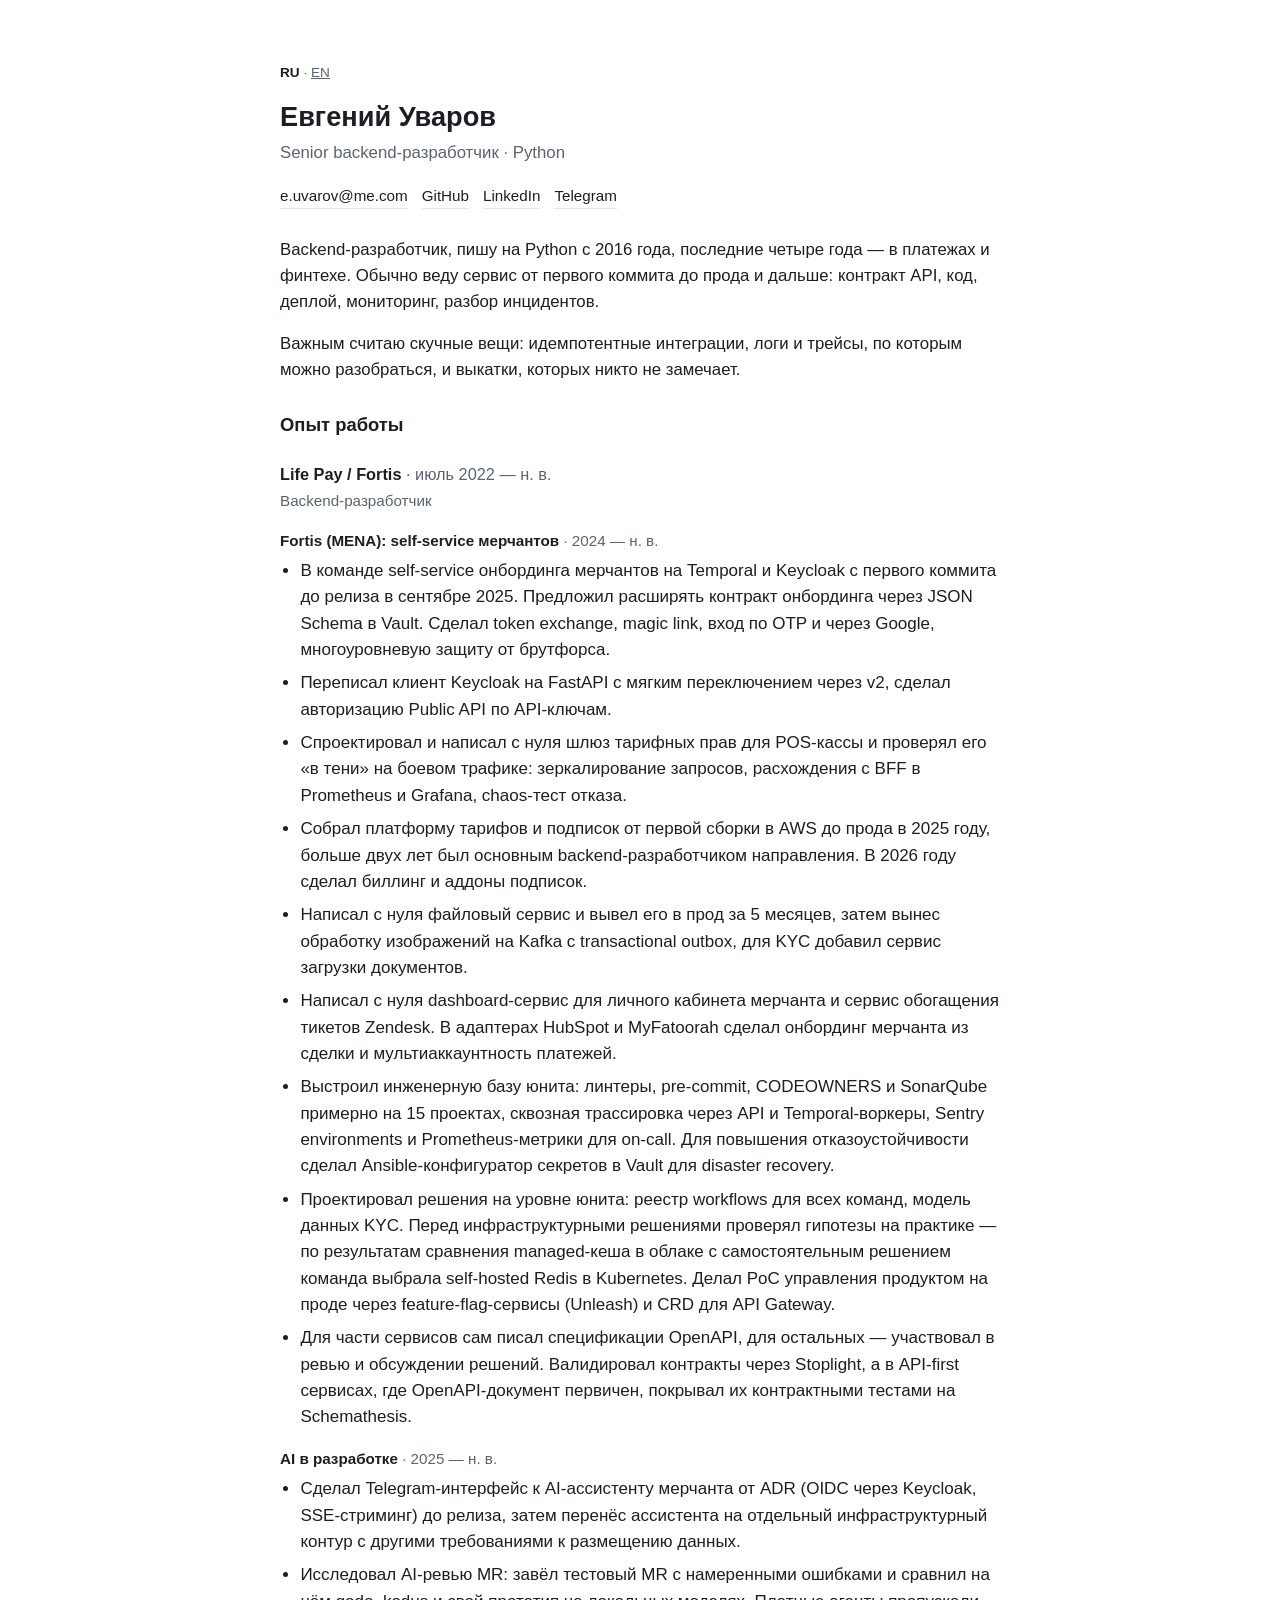
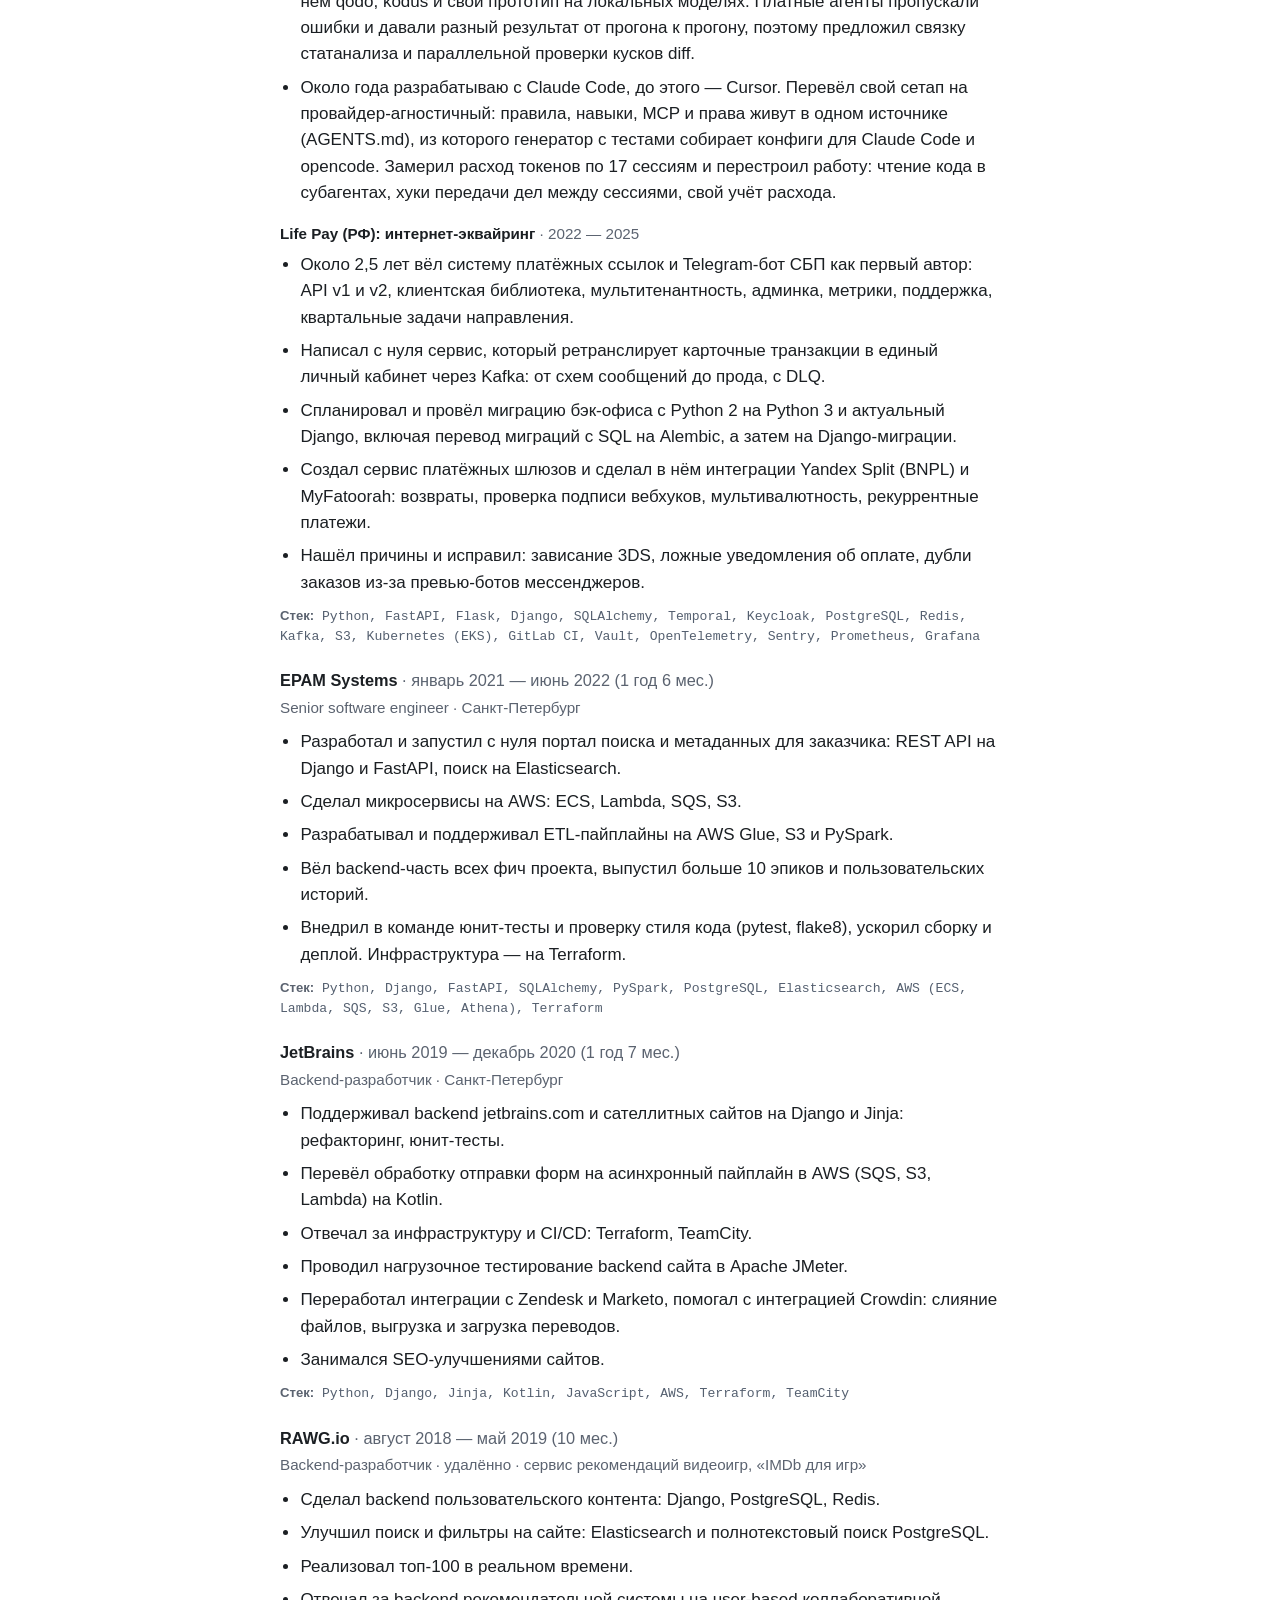
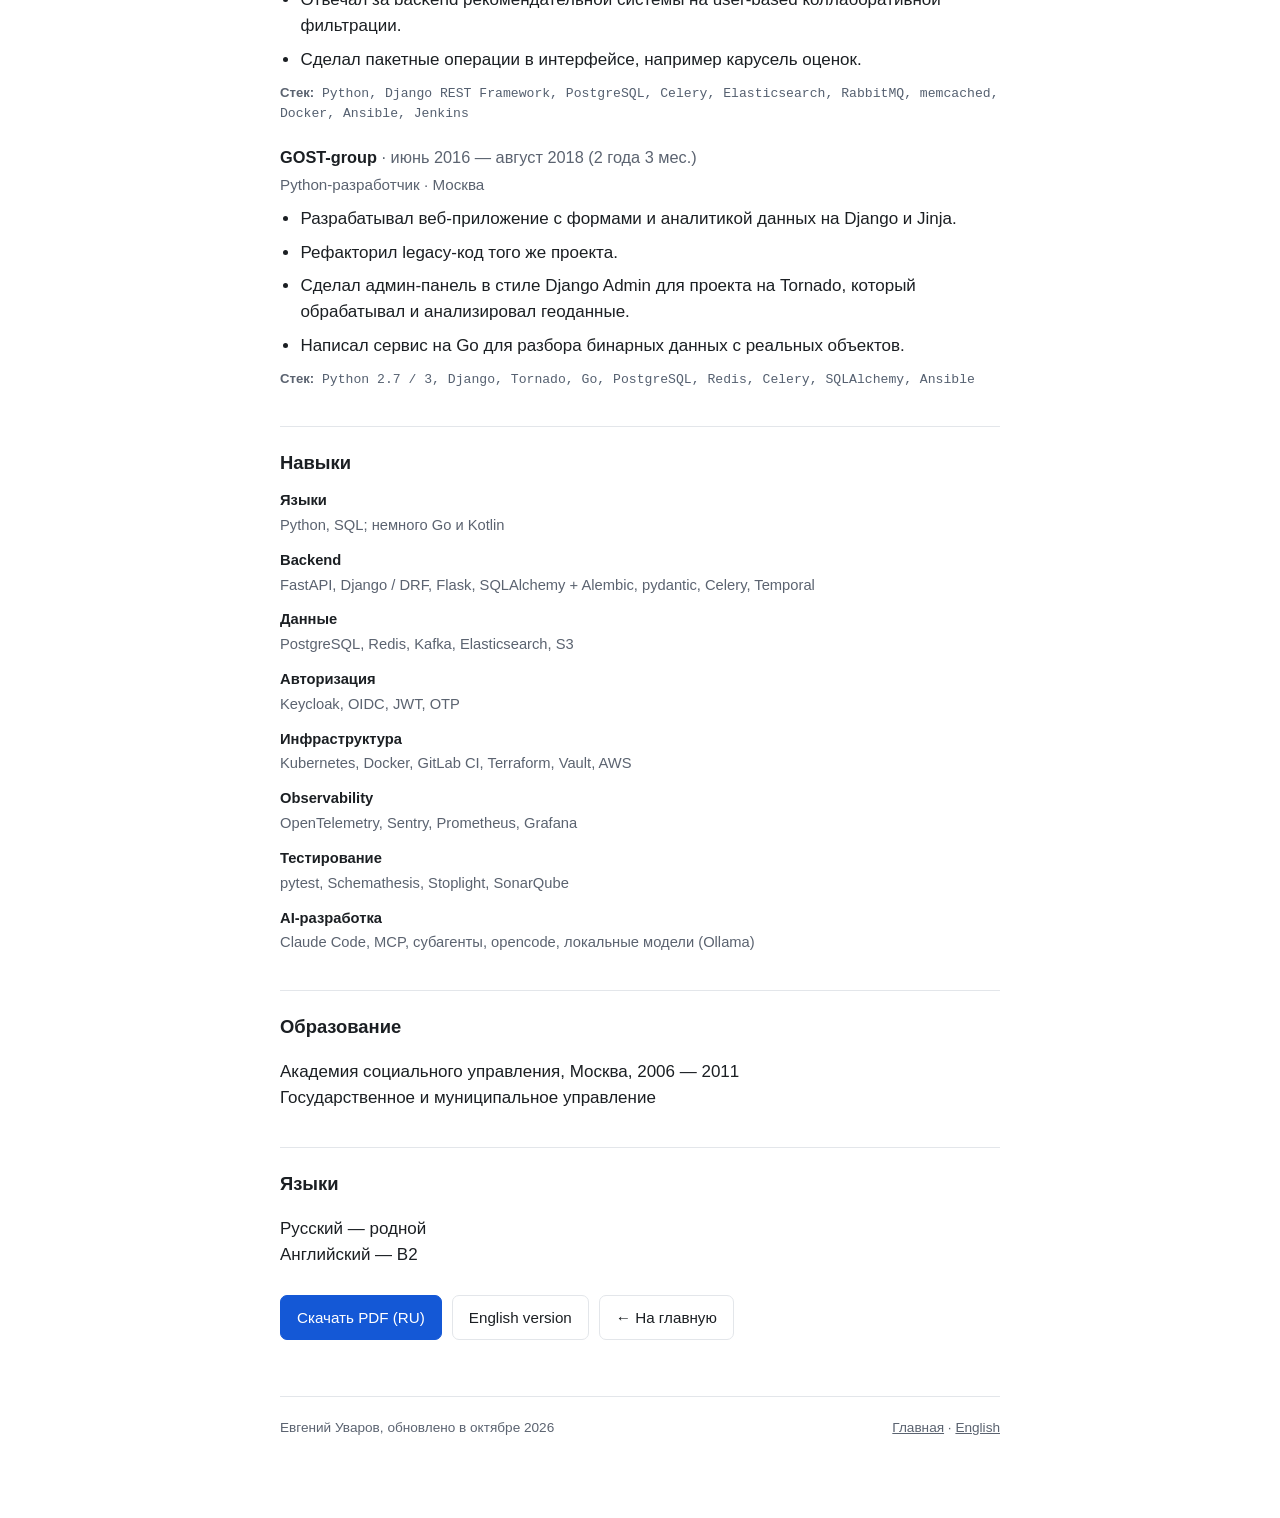
==== cv/index.html @ 3074d1ff "Update cv" ====
<!doctype html>
<html lang="ru">
<head>
<meta charset="utf-8">
<meta name="viewport" content="width=device-width, initial-scale=1">
<title>Евгений Уваров — CV, Senior backend-разработчик (Python)</title>
<meta name="description" content="Полное резюме Евгения Уварова: опыт в Life Pay / Fortis, EPAM, JetBrains, RAWG.io, GOST-group. Python, FastAPI, Django, PostgreSQL, Kafka, Kubernetes, Temporal, Keycloak.">
<link rel="canonical" href="https://iamthen0ise.github.io/cv/">
<link rel="alternate" hreflang="ru" href="https://iamthen0ise.github.io/cv/">
<link rel="alternate" hreflang="en" href="https://iamthen0ise.github.io/en/cv/">
<link rel="alternate" hreflang="x-default" href="https://iamthen0ise.github.io/cv/">
<meta property="og:type" content="profile">
<meta property="og:title" content="Евгений Уваров — CV">
<meta property="og:url" content="https://iamthen0ise.github.io/cv/">
<meta name="twitter:card" content="summary">
<link rel="stylesheet" href="../assets/style.css">
<script type="application/ld+json">
{
  "@context": "https://schema.org",
  "@type": "Person",
  "name": "Evgenii Uvarov",
  "alternateName": "Евгений Уваров",
  "jobTitle": "Senior Backend Developer (Python)",
  "email": "mailto:e.uvarov@me.com",
  "url": "https://iamthen0ise.github.io/",
  "sameAs": [
    "https://github.com/iamthen0ise",
    "https://www.linkedin.com/in/eugene-uvarov-30409029/",
    "https://t.me/evgenii_uvarov_dev"
  ],
  "worksFor": { "@type": "Organization", "name": "Life Pay / Fortis" },
  "alumniOf": [
    { "@type": "Organization", "name": "EPAM Systems" },
    { "@type": "Organization", "name": "JetBrains" },
    { "@type": "Organization", "name": "RAWG.io" },
    { "@type": "Organization", "name": "GOST-group" }
  ]
}
</script>
</head>
<body>
<div class="wrap">

  <p class="lang-switch"><a href="/cv/" aria-current="true">RU</a> · <a href="/en/cv/">EN</a></p>

  <header class="page-head">
    <h1>Евгений Уваров</h1>
    <p class="role">Senior backend-разработчик · Python</p>
  </header>

  <nav class="contacts" aria-label="Контакты">
    <a href="mailto:e.uvarov@me.com">e.uvarov@me.com</a>
    <a href="https://github.com/iamthen0ise">GitHub</a>
    <a href="https://www.linkedin.com/in/eugene-uvarov-30409029/">LinkedIn</a>
    <a href="https://t.me/evgenii_uvarov_dev">Telegram</a>
  </nav>

  <main>
    <p class="lede">Backend-разработчик, пишу на Python с 2016 года, последние четыре года — в платежах и финтехе. Обычно веду сервис от первого коммита до прода и дальше: контракт API, код, деплой, мониторинг, разбор инцидентов.</p>
    <p class="lede">Важным считаю скучные вещи: идемпотентные интеграции, логи и трейсы, по которым можно разобраться, и выкатки, которых никто не замечает.</p>

    <h2>Опыт работы</h2>

    <div class="company-block">
      <h3>Life Pay / Fortis <span class="dates">· июль 2022 — н. в.</span></h3>
      <p class="role">Backend-разработчик</p>

      <h4>Fortis (MENA): self-service мерчантов <span class="dates">· 2024 — н. в.</span></h4>
      <ul class="bullets">
        <li>В команде self-service онбординга мерчантов на Temporal и Keycloak с первого коммита до релиза в сентябре 2025. Предложил расширять контракт онбординга через JSON Schema в Vault. Сделал token exchange, magic link, вход по OTP и через Google, многоуровневую защиту от брутфорса.</li>
        <li>Переписал клиент Keycloak на FastAPI с мягким переключением через v2, сделал авторизацию Public API по API-ключам.</li>
        <li>Спроектировал и написал с нуля шлюз тарифных прав для POS-кассы и проверял его «в тени» на боевом трафике: зеркалирование запросов, расхождения с BFF в Prometheus и Grafana, chaos-тест отказа.</li>
        <li>Собрал платформу тарифов и подписок от первой сборки в AWS до прода в 2025 году, больше двух лет был основным backend-разработчиком направления. В 2026 году сделал биллинг и аддоны подписок.</li>
        <li>Написал с нуля файловый сервис и вывел его в прод за 5 месяцев, затем вынес обработку изображений на Kafka с transactional outbox, для KYC добавил сервис загрузки документов.</li>
        <li>Написал с нуля dashboard-сервис для личного кабинета мерчанта и сервис обогащения тикетов Zendesk. В адаптерах HubSpot и MyFatoorah сделал онбординг мерчанта из сделки и мультиаккаунтность платежей.</li>
        <li>Выстроил инженерную базу юнита: линтеры, pre-commit, CODEOWNERS и SonarQube примерно на 15 проектах, сквозная трассировка через API и Temporal-воркеры, Sentry environments и Prometheus-метрики для on-call. Для повышения отказоустойчивости сделал Ansible-конфигуратор секретов в Vault для disaster recovery.</li>
        <li>Проектировал решения на уровне юнита: реестр workflows для всех команд, модель данных KYC. Перед инфраструктурными решениями проверял гипотезы на практике — по результатам сравнения managed-кеша в облаке с самостоятельным решением команда выбрала self-hosted Redis в Kubernetes. Делал PoC управления продуктом на проде через feature-flag-сервисы (Unleash) и CRD для API Gateway.</li>
        <li>Для части сервисов сам писал спецификации OpenAPI, для остальных — участвовал в ревью и обсуждении решений. Валидировал контракты через Stoplight, а в API-first сервисах, где OpenAPI-документ первичен, покрывал их контрактными тестами на Schemathesis.</li>
      </ul>

      <h4>AI в разработке <span class="dates">· 2025 — н. в.</span></h4>
      <ul class="bullets">
        <li>Сделал Telegram-интерфейс к AI-ассистенту мерчанта от ADR (OIDC через Keycloak, SSE-стриминг) до релиза, затем перенёс ассистента на отдельный инфраструктурный контур с другими требованиями к размещению данных.</li>
        <li>Исследовал AI-ревью MR: завёл тестовый MR с намеренными ошибками и сравнил на нём qodo, kodus и свой прототип на локальных моделях. Платные агенты пропускали ошибки и давали разный результат от прогона к прогону, поэтому предложил связку статанализа и параллельной проверки кусков diff.</li>
        <li>Около года разрабатываю с Claude Code, до этого — Cursor. Перевёл свой сетап на провайдер-агностичный: правила, навыки, MCP и права живут в одном источнике (AGENTS.md), из которого генератор с тестами собирает конфиги для Claude Code и opencode. Замерил расход токенов по 17 сессиям и перестроил работу: чтение кода в субагентах, хуки передачи дел между сессиями, свой учёт расхода.</li>
      </ul>

      <h4>Life Pay (РФ): интернет-эквайринг <span class="dates">· 2022 — 2025</span></h4>
      <ul class="bullets">
        <li>Около 2,5 лет вёл систему платёжных ссылок и Telegram-бот СБП как первый автор: API v1 и v2, клиентская библиотека, мультитенантность, админка, метрики, поддержка, квартальные задачи направления.</li>
        <li>Написал с нуля сервис, который ретранслирует карточные транзакции в единый личный кабинет через Kafka: от схем сообщений до прода, с DLQ.</li>
        <li>Спланировал и провёл миграцию бэк-офиса с Python 2 на Python 3 и актуальный Django, включая перевод миграций с SQL на Alembic, а затем на Django-миграции.</li>
        <li>Создал сервис платёжных шлюзов и сделал в нём интеграции Yandex Split (BNPL) и MyFatoorah: возвраты, проверка подписи вебхуков, мультивалютность, рекуррентные платежи.</li>
        <li>Нашёл причины и исправил: зависание 3DS, ложные уведомления об оплате, дубли заказов из-за превью-ботов мессенджеров.</li>
      </ul>

      <p class="stack"><b>Стек:</b> Python, FastAPI, Flask, Django, SQLAlchemy, Temporal, Keycloak, PostgreSQL, Redis, Kafka, S3, Kubernetes (EKS), GitLab CI, Vault, OpenTelemetry, Sentry, Prometheus, Grafana</p>
    </div>

    <div class="company-block compact">
      <h3>EPAM Systems <span class="dates">· январь 2021 — июнь 2022 (1 год 6 мес.)</span></h3>
      <p class="role">Senior software engineer · Санкт-Петербург</p>
      <ul class="bullets">
        <li>Разработал и запустил с нуля портал поиска и метаданных для заказчика: REST API на Django и FastAPI, поиск на Elasticsearch.</li>
        <li>Сделал микросервисы на AWS: ECS, Lambda, SQS, S3.</li>
        <li>Разрабатывал и поддерживал ETL-пайплайны на AWS Glue, S3 и PySpark.</li>
        <li>Вёл backend-часть всех фич проекта, выпустил больше 10 эпиков и пользовательских историй.</li>
        <li>Внедрил в команде юнит-тесты и проверку стиля кода (pytest, flake8), ускорил сборку и деплой. Инфраструктура — на Terraform.</li>
      </ul>
      <p class="stack"><b>Стек:</b> Python, Django, FastAPI, SQLAlchemy, PySpark, PostgreSQL, Elasticsearch, AWS (ECS, Lambda, SQS, S3, Glue, Athena), Terraform</p>
    </div>

    <div class="company-block compact">
      <h3>JetBrains <span class="dates">· июнь 2019 — декабрь 2020 (1 год 7 мес.)</span></h3>
      <p class="role">Backend-разработчик · Санкт-Петербург</p>
      <ul class="bullets">
        <li>Поддерживал backend jetbrains.com и сателлитных сайтов на Django и Jinja: рефакторинг, юнит-тесты.</li>
        <li>Перевёл обработку отправки форм на асинхронный пайплайн в AWS (SQS, S3, Lambda) на Kotlin.</li>
        <li>Отвечал за инфраструктуру и CI/CD: Terraform, TeamCity.</li>
        <li>Проводил нагрузочное тестирование backend сайта в Apache JMeter.</li>
        <li>Переработал интеграции с Zendesk и Marketo, помогал с интеграцией Crowdin: слияние файлов, выгрузка и загрузка переводов.</li>
        <li class="print-trim">Занимался SEO-улучшениями сайтов.</li>
      </ul>
      <p class="stack"><b>Стек:</b> Python, Django, Jinja, Kotlin, JavaScript, AWS, Terraform, TeamCity</p>
    </div>

    <div class="company-block compact">
      <h3>RAWG.io <span class="dates">· август 2018 — май 2019 (10 мес.)</span></h3>
      <p class="role">Backend-разработчик · удалённо · сервис рекомендаций видеоигр, «IMDb для игр»</p>
      <ul class="bullets">
        <li>Сделал backend пользовательского контента: Django, PostgreSQL, Redis.</li>
        <li>Улучшил поиск и фильтры на сайте: Elasticsearch и полнотекстовый поиск PostgreSQL.</li>
        <li>Реализовал топ-100 в реальном времени.</li>
        <li>Отвечал за backend рекомендательной системы на user-based коллаборативной фильтрации.</li>
        <li class="print-trim">Сделал пакетные операции в интерфейсе, например карусель оценок.</li>
      </ul>
      <p class="stack"><b>Стек:</b> Python, Django REST Framework, PostgreSQL, Celery, Elasticsearch, RabbitMQ, memcached, Docker, Ansible, Jenkins</p>
    </div>

    <div class="company-block compact">
      <h3>GOST-group <span class="dates">· июнь 2016 — август 2018 (2 года 3 мес.)</span></h3>
      <p class="role">Python-разработчик · Москва</p>
      <ul class="bullets">
        <li>Разрабатывал веб-приложение с формами и аналитикой данных на Django и Jinja.</li>
        <li class="print-trim">Рефакторил legacy-код того же проекта.</li>
        <li>Сделал админ-панель в стиле Django Admin для проекта на Tornado, который обрабатывал и анализировал геоданные.</li>
        <li>Написал сервис на Go для разбора бинарных данных с реальных объектов.</li>
      </ul>
      <p class="stack"><b>Стек:</b> Python 2.7 / 3, Django, Tornado, Go, PostgreSQL, Redis, Celery, SQLAlchemy, Ansible</p>
    </div>

    <h2>Навыки</h2>
    <dl class="skills">
      <dt>Языки</dt><dd>Python, SQL; немного Go и Kotlin</dd>
      <dt>Backend</dt><dd>FastAPI, Django / DRF, Flask, SQLAlchemy + Alembic, pydantic, Celery, Temporal</dd>
      <dt>Данные</dt><dd>PostgreSQL, Redis, Kafka, Elasticsearch, S3</dd>
      <dt>Авторизация</dt><dd>Keycloak, OIDC, JWT, OTP</dd>
      <dt>Инфраструктура</dt><dd>Kubernetes, Docker, GitLab CI, Terraform, Vault, AWS</dd>
      <dt>Observability</dt><dd>OpenTelemetry, Sentry, Prometheus, Grafana</dd>
      <dt>Тестирование</dt><dd>pytest, Schemathesis, Stoplight, SonarQube</dd>
      <dt>AI-разработка</dt><dd>Claude Code, MCP, субагенты, opencode, локальные модели (Ollama)</dd>
    </dl>

    <h2>Образование</h2>
    <p>Академия социального управления, Москва, 2006 — 2011<br>Государственное и муниципальное управление</p>

    <h2>Языки</h2>
    <p>Русский — родной<br>Английский — B2</p>

    <div class="cta-row">
      <a class="btn primary" href="/docs/Uvarov_CV_ru.pdf">Скачать PDF (RU)</a>
      <a class="btn" href="/en/cv/">English version</a>
      <a class="btn" href="/">← На главную</a>
    </div>
  </main>

  <footer class="page-foot">
    <span>Евгений Уваров, обновлено в октябре 2026</span>
    <nav><a href="/">Главная</a> · <a href="/en/cv/">English</a></nav>
  </footer>

</div>
</body>
</html>
---- assets/style.css ----
/* Evgenii Uvarov — resume site. Plain, semantic, print-friendly. */

:root {
  --bg: #ffffff;
  --fg: #1b1f23;
  --muted: #5b6370;
  --accent: #1458d6;
  --border: #e3e6ea;
  --tag-bg: #f1f4f9;
  --stack-fg: #556070;
  --max-width: 760px;
  --mono: "SF Mono", "Consolas", "Menlo", "Liberation Mono", monospace;
  --sans: -apple-system, BlinkMacSystemFont, "Segoe UI", Roboto, "Helvetica Neue", Arial, sans-serif;
}

@media (prefers-color-scheme: dark) {
  :root {
    --bg: #15171a;
    --fg: #e7e9ec;
    --muted: #9aa3ad;
    --accent: #6ea2ff;
    --border: #2a2e33;
    --tag-bg: #1f2227;
    --stack-fg: #8b94a0;
    --btn-primary-fg: #0b1220;
  }
}

* { box-sizing: border-box; }

html { -webkit-text-size-adjust: 100%; }

body {
  margin: 0;
  padding: 0;
  background: var(--bg);
  color: var(--fg);
  font-family: var(--sans);
  line-height: 1.55;
  font-size: 17px;
}

.wrap {
  max-width: var(--max-width);
  margin: 0 auto;
  padding: 48px 20px 80px;
}

header.page-head h1 {
  font-size: 1.7rem;
  margin: 0 0 2px;
}

header.page-head p.role {
  margin: 0 0 18px;
  color: var(--muted);
  font-size: 1.05rem;
}

nav.contacts {
  display: flex;
  flex-wrap: wrap;
  gap: 14px;
  margin: 0 0 28px;
  padding: 0;
  list-style: none;
  font-size: 0.95rem;
}

nav.contacts a {
  color: var(--fg);
  text-decoration: none;
  border-bottom: 1px solid var(--border);
}

nav.contacts a:hover { border-color: var(--accent); color: var(--accent); }

.lang-switch {
  font-size: 0.85rem;
  color: var(--muted);
}
.lang-switch a { color: inherit; text-decoration: underline; }
.lang-switch a[aria-current="true"] { color: var(--fg); font-weight: 600; text-decoration: none; }

main p.lede {
  font-size: 1.05rem;
  margin: 0 0 16px;
}

main p.note {
  color: var(--muted);
}

h2 {
  font-size: 1.15rem;
  margin: 36px 0 12px;
  border-top: 1px solid var(--border);
  padding-top: 22px;
}

main > h2:first-of-type { border-top: none; padding-top: 0; margin-top: 28px; }

h3 {
  font-size: 1.02rem;
  margin: 22px 0 2px;
}

h3 .dates {
  color: var(--muted);
  font-weight: 400;
}

h3 + p.role {
  margin: 0 0 10px;
  color: var(--muted);
  font-style: normal;
  font-size: 0.95rem;
}

h4 {
  font-size: 0.95rem;
  margin: 16px 0 6px;
  color: var(--fg);
}

h4 .dates { color: var(--muted); font-weight: 400; }

ul.bullets {
  margin: 0 0 8px;
  padding-left: 1.2em;
}

ul.bullets li {
  margin-bottom: 7px;
}

p.stack {
  font-family: var(--mono);
  font-size: 0.82rem;
  color: var(--stack-fg);
  margin: 10px 0 4px;
  line-height: 1.5;
}

p.stack b { font-family: var(--sans); font-weight: 600; color: var(--muted); }

ul.tags {
  display: flex;
  flex-wrap: wrap;
  gap: 8px;
  padding: 0;
  margin: 0 0 8px;
  list-style: none;
}

ul.tags li {
  background: var(--tag-bg);
  border: 1px solid var(--border);
  border-radius: 6px;
  padding: 4px 10px;
  font-size: 0.85rem;
  color: var(--fg);
}

dl.skills { margin: 0; }
dl.skills dt {
  font-weight: 600;
  margin-top: 12px;
  font-size: 0.92rem;
}
dl.skills dd {
  margin: 2px 0 0;
  color: var(--muted);
  font-size: 0.92rem;
}

.cta-row {
  display: flex;
  flex-wrap: wrap;
  gap: 10px;
  margin: 26px 0 8px;
}

.btn {
  display: inline-block;
  padding: 10px 16px;
  border-radius: 7px;
  text-decoration: none;
  font-size: 0.95rem;
  border: 1px solid var(--border);
  color: var(--fg);
}

.btn.primary {
  background: var(--accent);
  border-color: var(--accent);
  color: var(--btn-primary-fg, #fff);
}

.btn.primary:hover { opacity: 0.9; }
.btn:not(.primary):hover { border-color: var(--accent); color: var(--accent); }

footer.page-foot {
  margin-top: 56px;
  padding-top: 20px;
  border-top: 1px solid var(--border);
  color: var(--muted);
  font-size: 0.85rem;
  display: flex;
  justify-content: space-between;
  flex-wrap: wrap;
  gap: 10px;
}

footer.page-foot a { color: inherit; }

a { color: var(--accent); }

@media (max-width: 480px) {
  body { font-size: 16px; }
  .wrap { padding: 32px 16px 56px; }
  footer.page-foot { flex-direction: column; }
}

/* Hide secondary bullets when printing to shorten the PDF. Currently still
   lands around 4 pages for this much experience; mark more .print-trim
   candidates in the HTML if a hard 3-page cap is required. */
@media print {
  .print-trim { display: none !important; }
}

@media print {
  @page { size: A4; margin: 15mm 18mm; }

  body { font-size: 10.5pt; line-height: 1.32; color: #000; background: #fff; }

  .lang-switch, .cta-row, .no-print, footer.page-foot nav { display: none !important; }

  nav.contacts { font-size: 9.5pt; margin-bottom: 14pt; }
  nav.contacts a { border-bottom: none; }

  h1 { font-size: 16pt; }
  h2 { font-size: 12pt; border-top: none; margin: 14pt 0 6pt; padding-top: 0; }
  main > h2:first-of-type { margin-top: 10pt; }
  h3 { font-size: 10.5pt; margin: 10pt 0 1pt; }
  h4 { font-size: 10pt; margin: 7pt 0 3pt; }
  h3 + p.role { margin-bottom: 3pt; }

  ul.bullets li { margin-bottom: 3pt; break-inside: avoid; }

  h3, h4 { break-after: avoid; }
  h3 + p.role { break-before: avoid; }

  .company-block.compact {
    break-inside: avoid;
  }

  p.stack {
    -webkit-print-color-adjust: exact;
    print-color-adjust: exact;
  }

  dl.skills dt, dl.skills dd { font-size: 9.5pt; }

  a { color: #000; text-decoration: none; }
  header.page-head p.role { color: #333; }
}
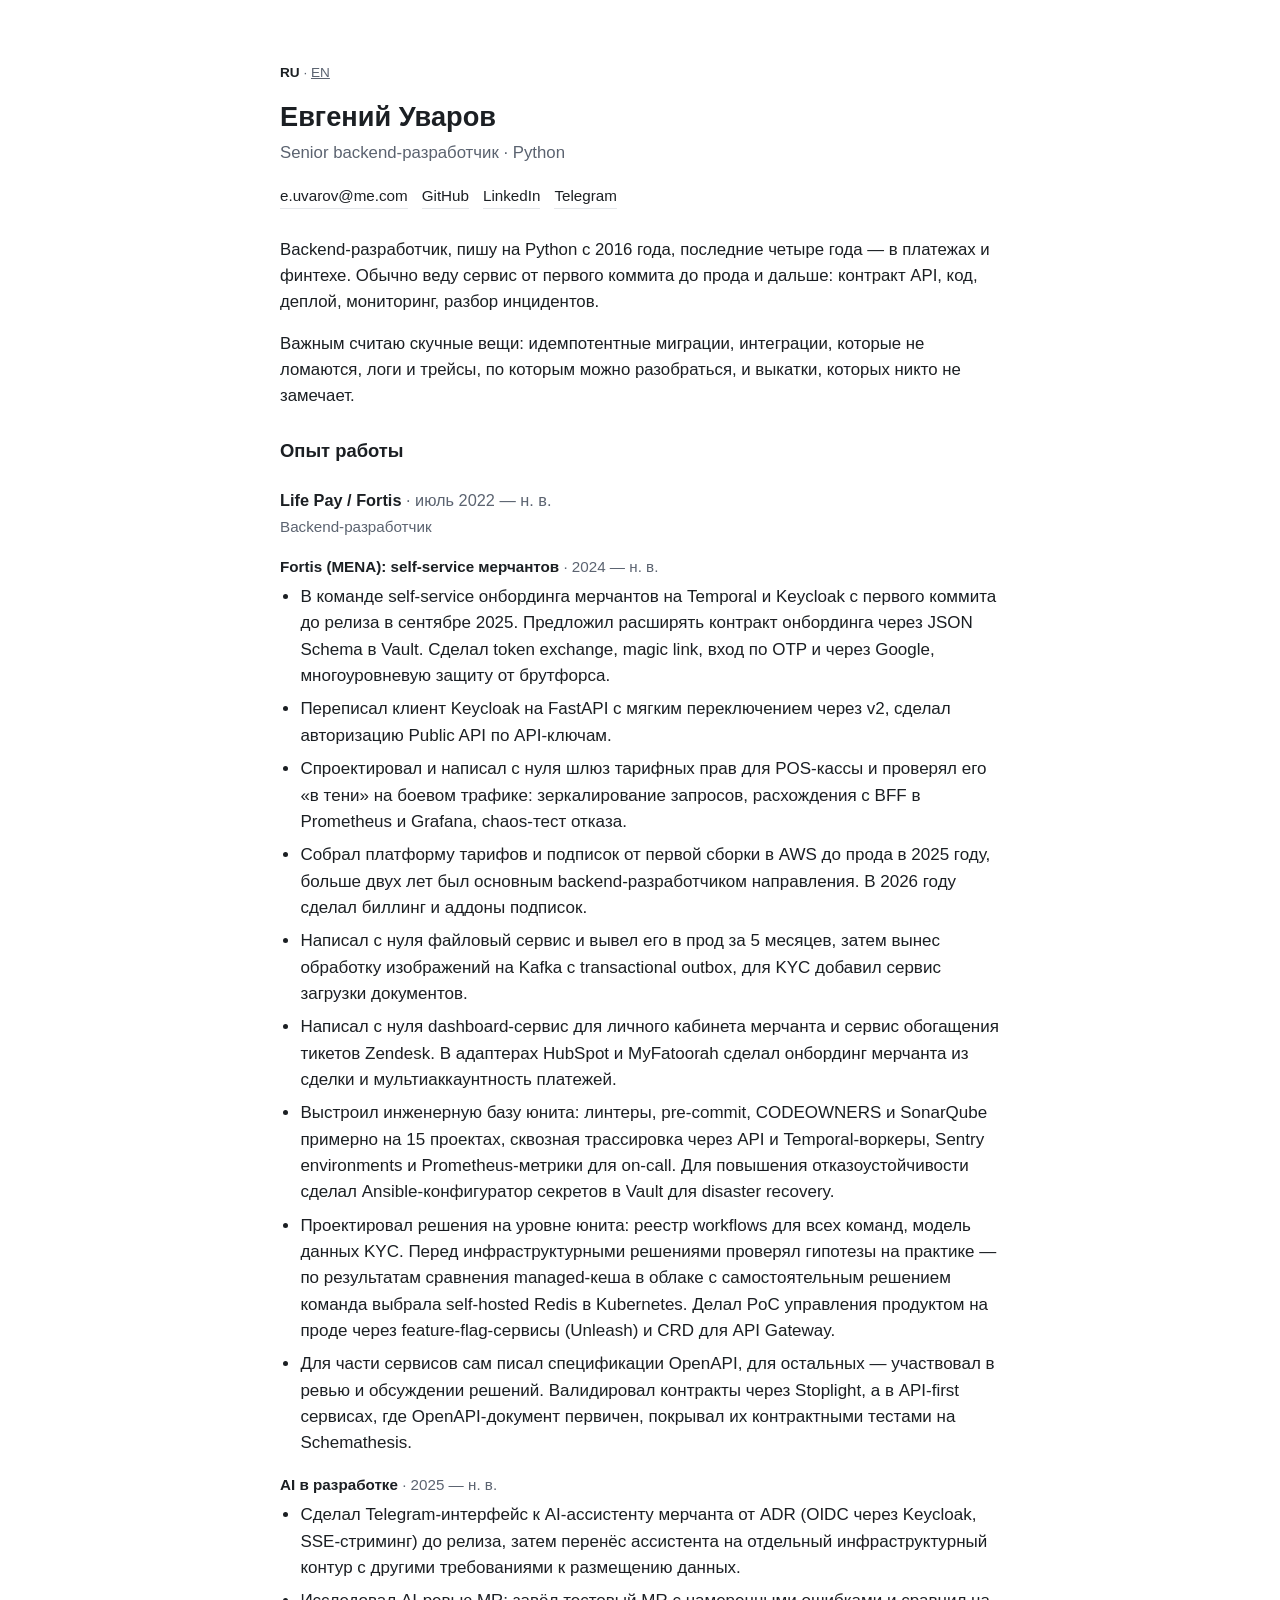
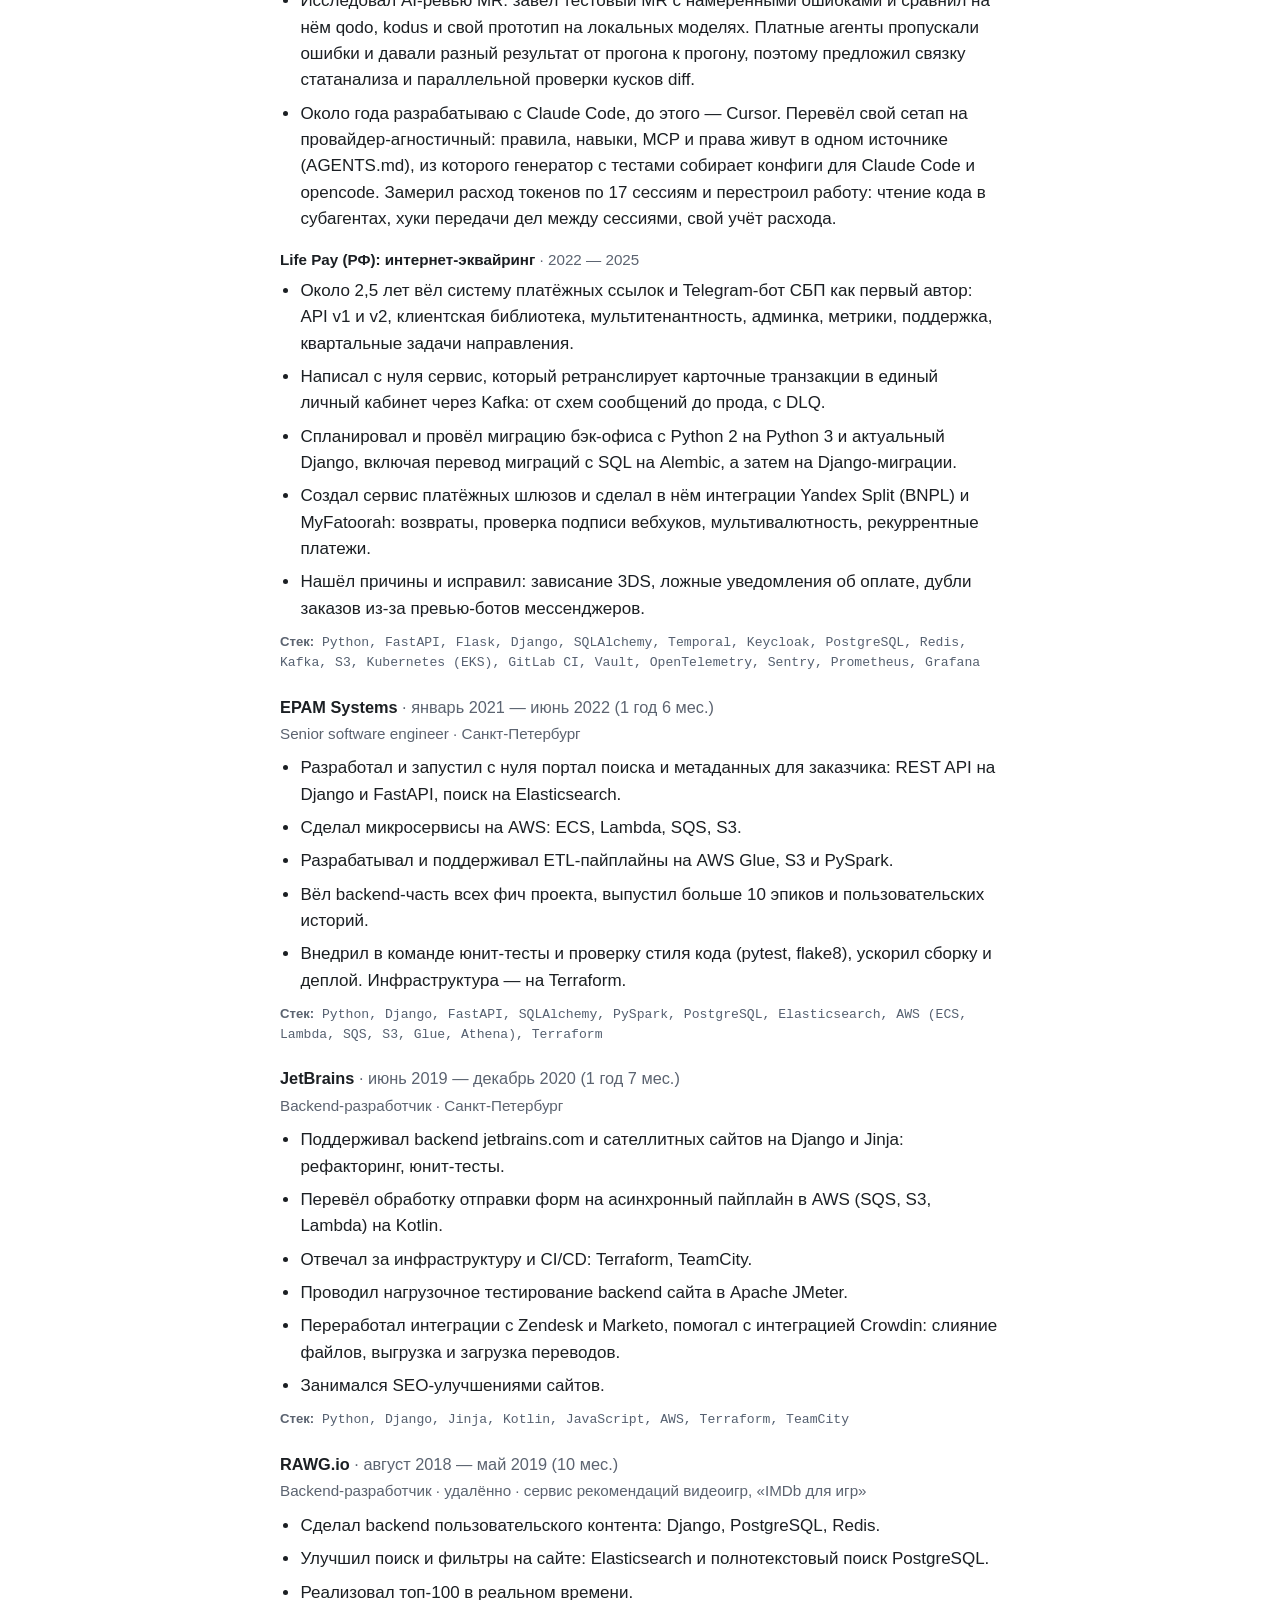
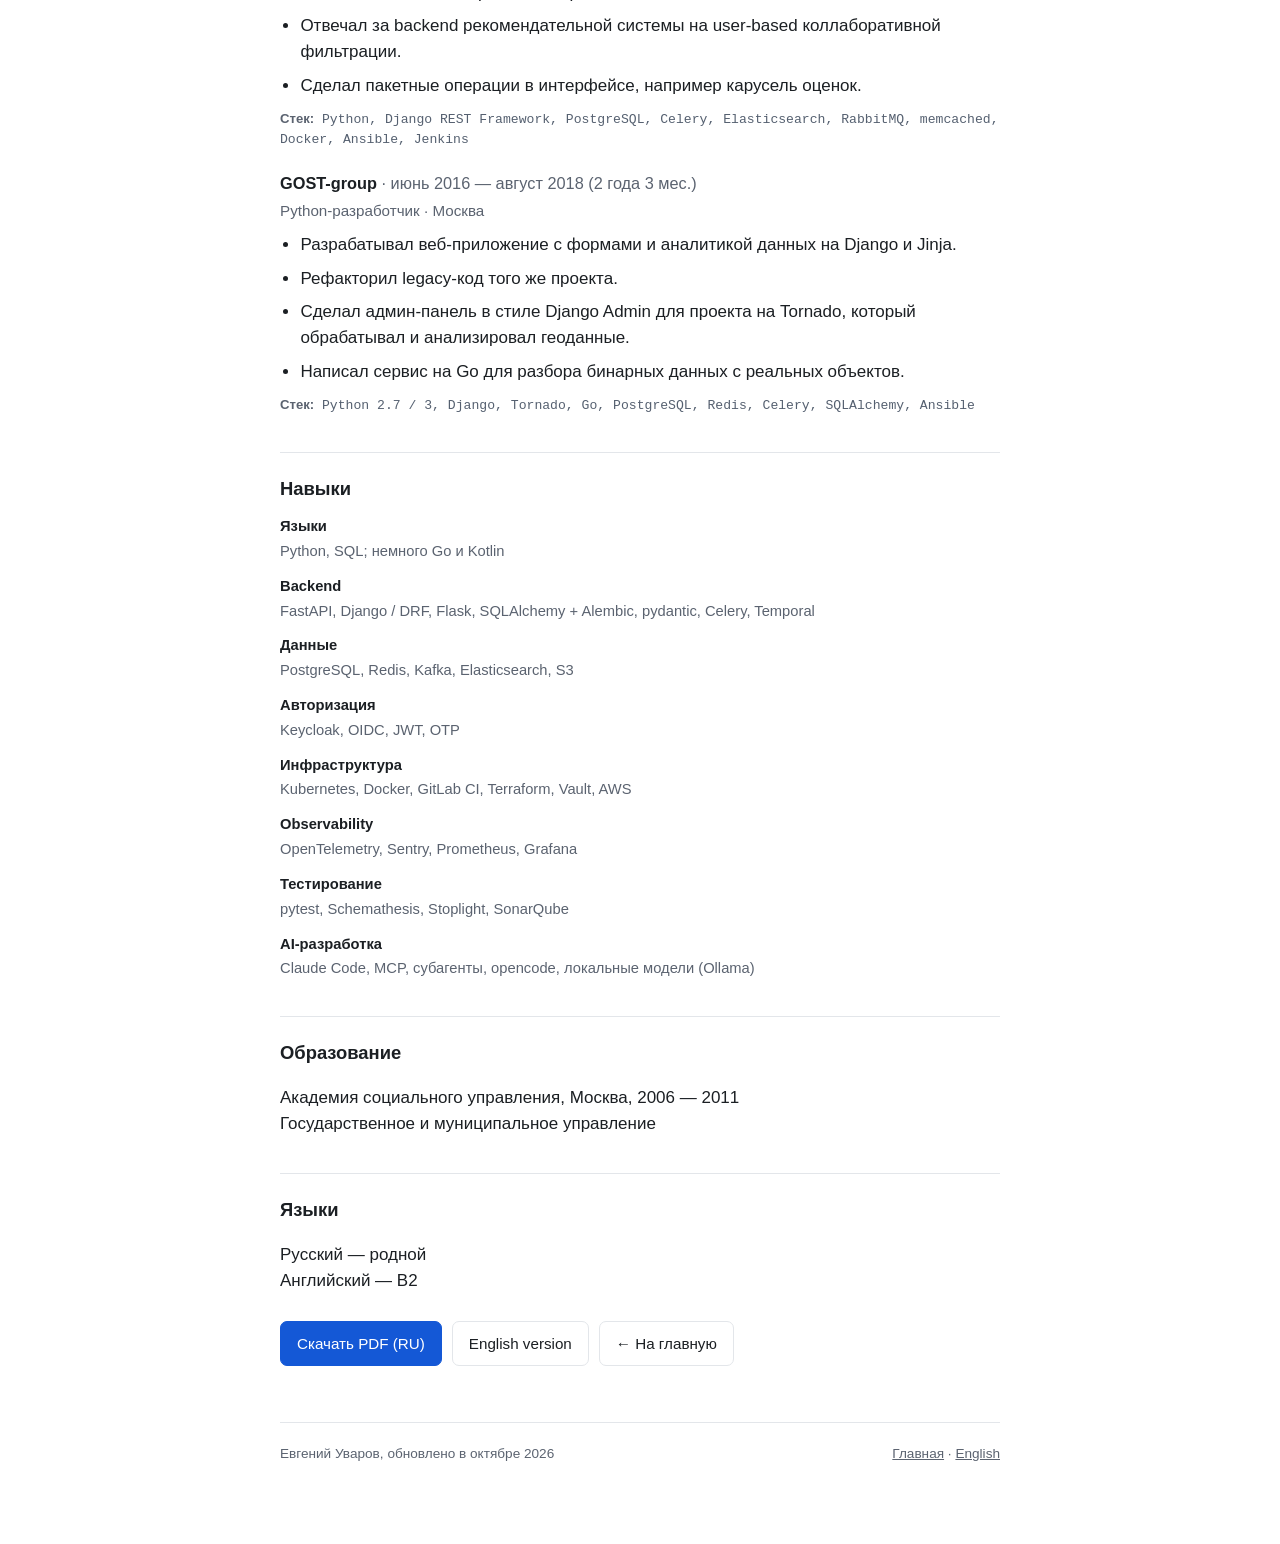
==== commit 6b4c16f2: "Update cv" ====
--- a/cv/index.html
+++ b/cv/index.html
@@ -57,7 +57,7 @@
 
   <main>
     <p class="lede">Backend-разработчик, пишу на Python с 2016 года, последние четыре года — в платежах и финтехе. Обычно веду сервис от первого коммита до прода и дальше: контракт API, код, деплой, мониторинг, разбор инцидентов.</p>
-    <p class="lede">Важным считаю скучные вещи: идемпотентные интеграции, логи и трейсы, по которым можно разобраться, и выкатки, которых никто не замечает.</p>
+    <p class="lede">Важным считаю скучные вещи: идемпотентные миграции, интеграции, которые не ломаются, логи и трейсы, по которым можно разобраться, и выкатки, которых никто не замечает.</p>
 
     <h2>Опыт работы</h2>
 
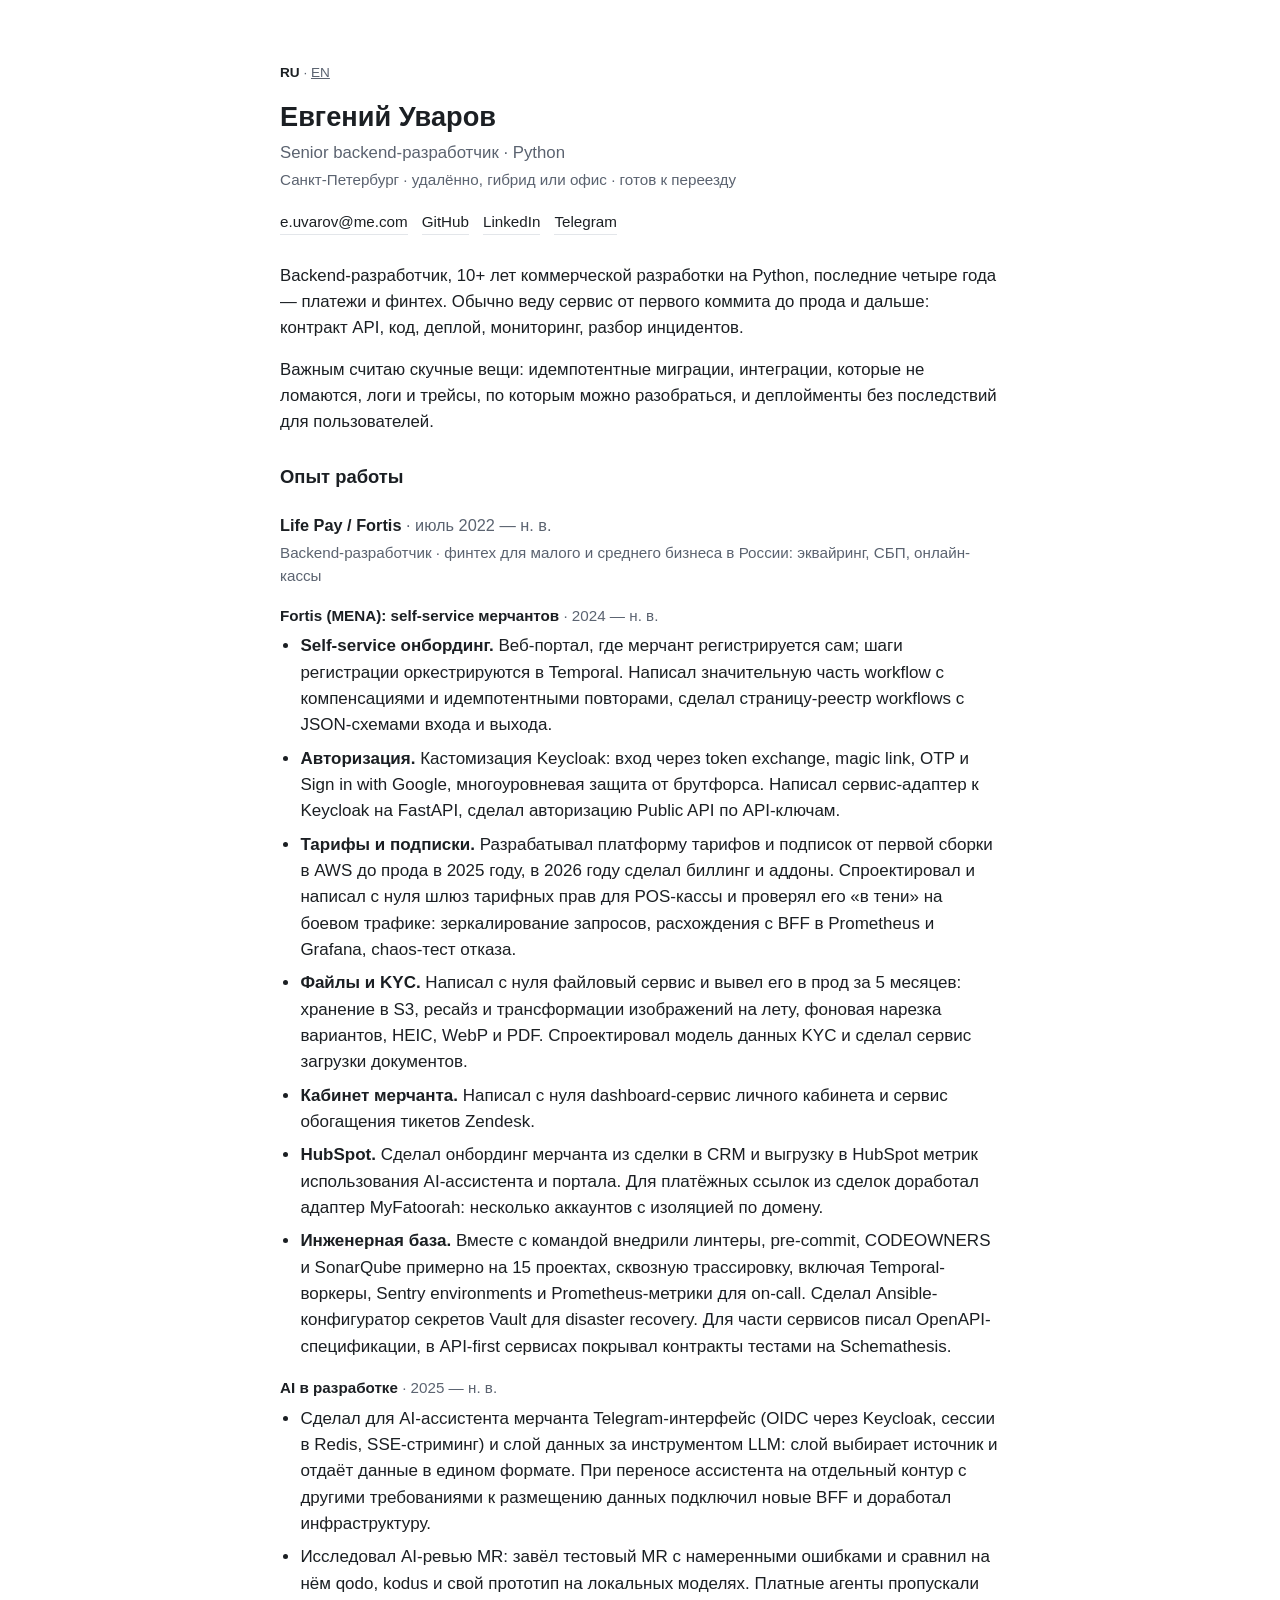
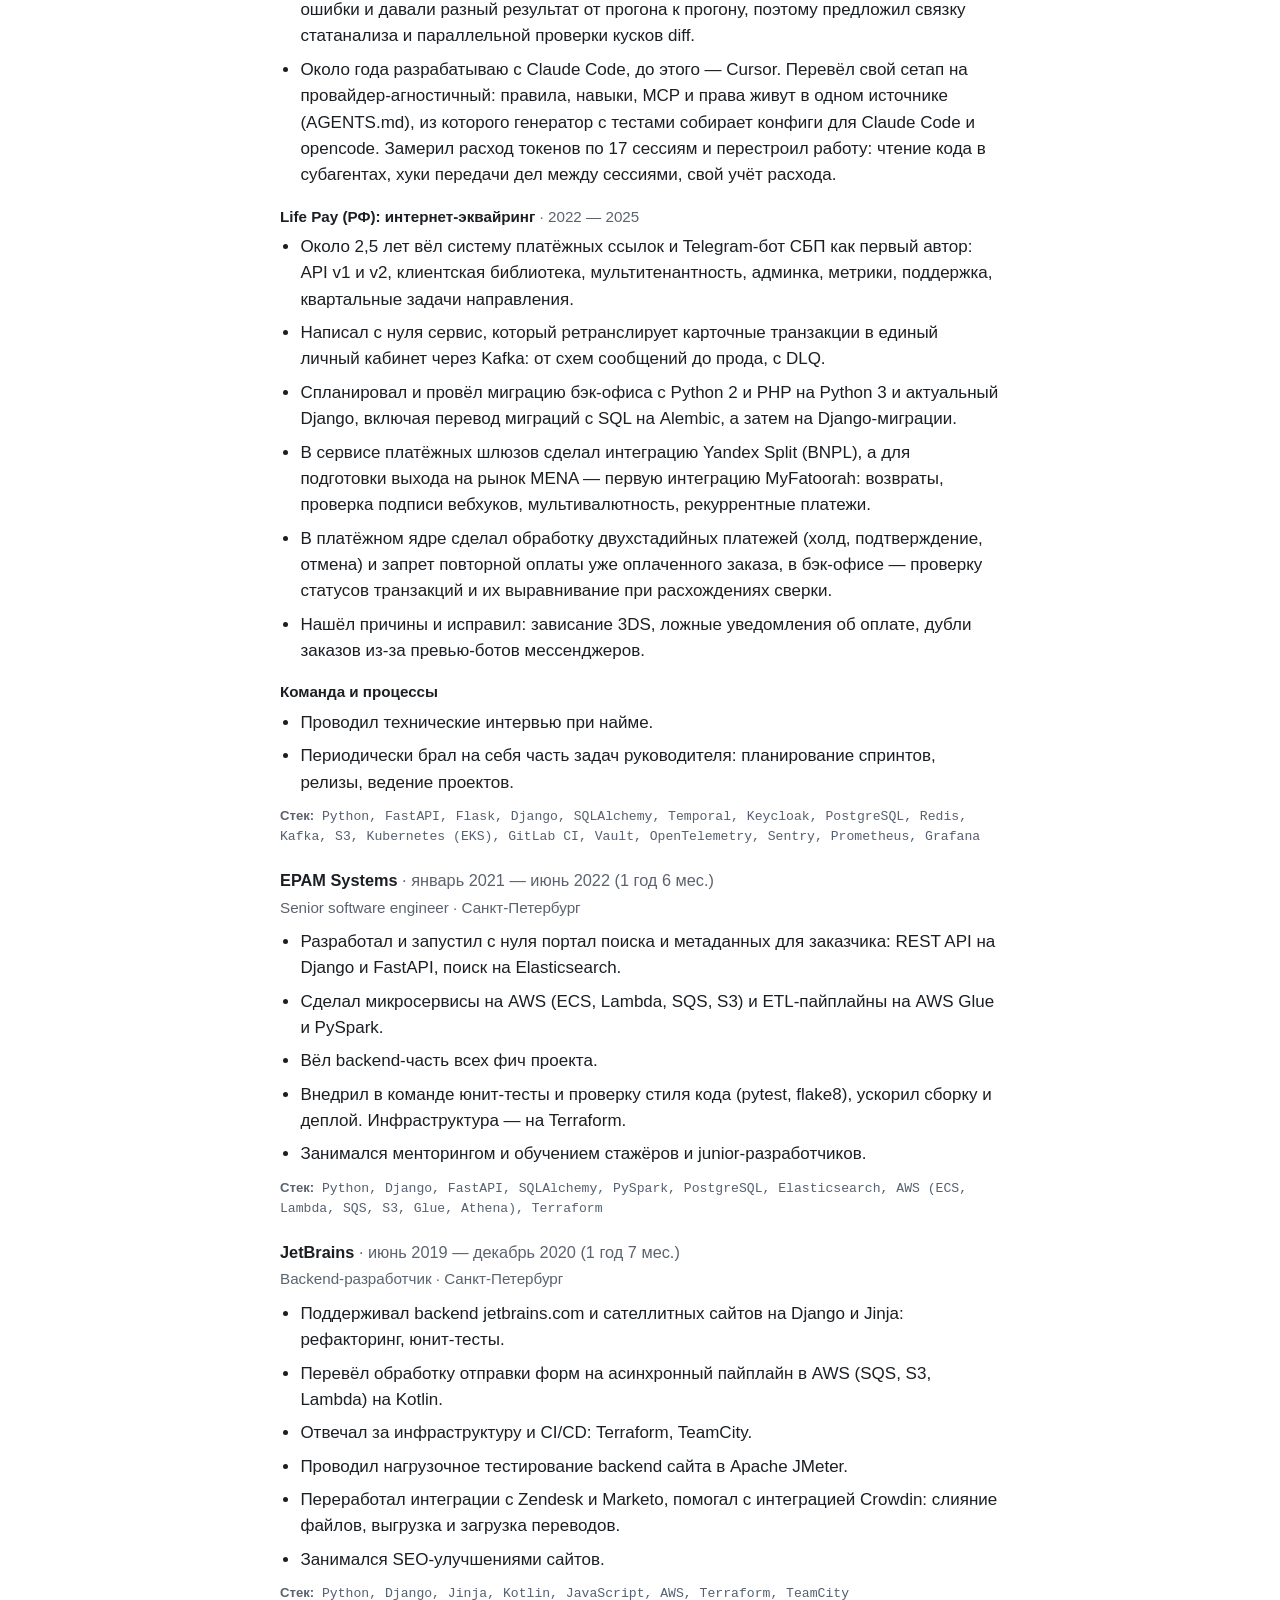
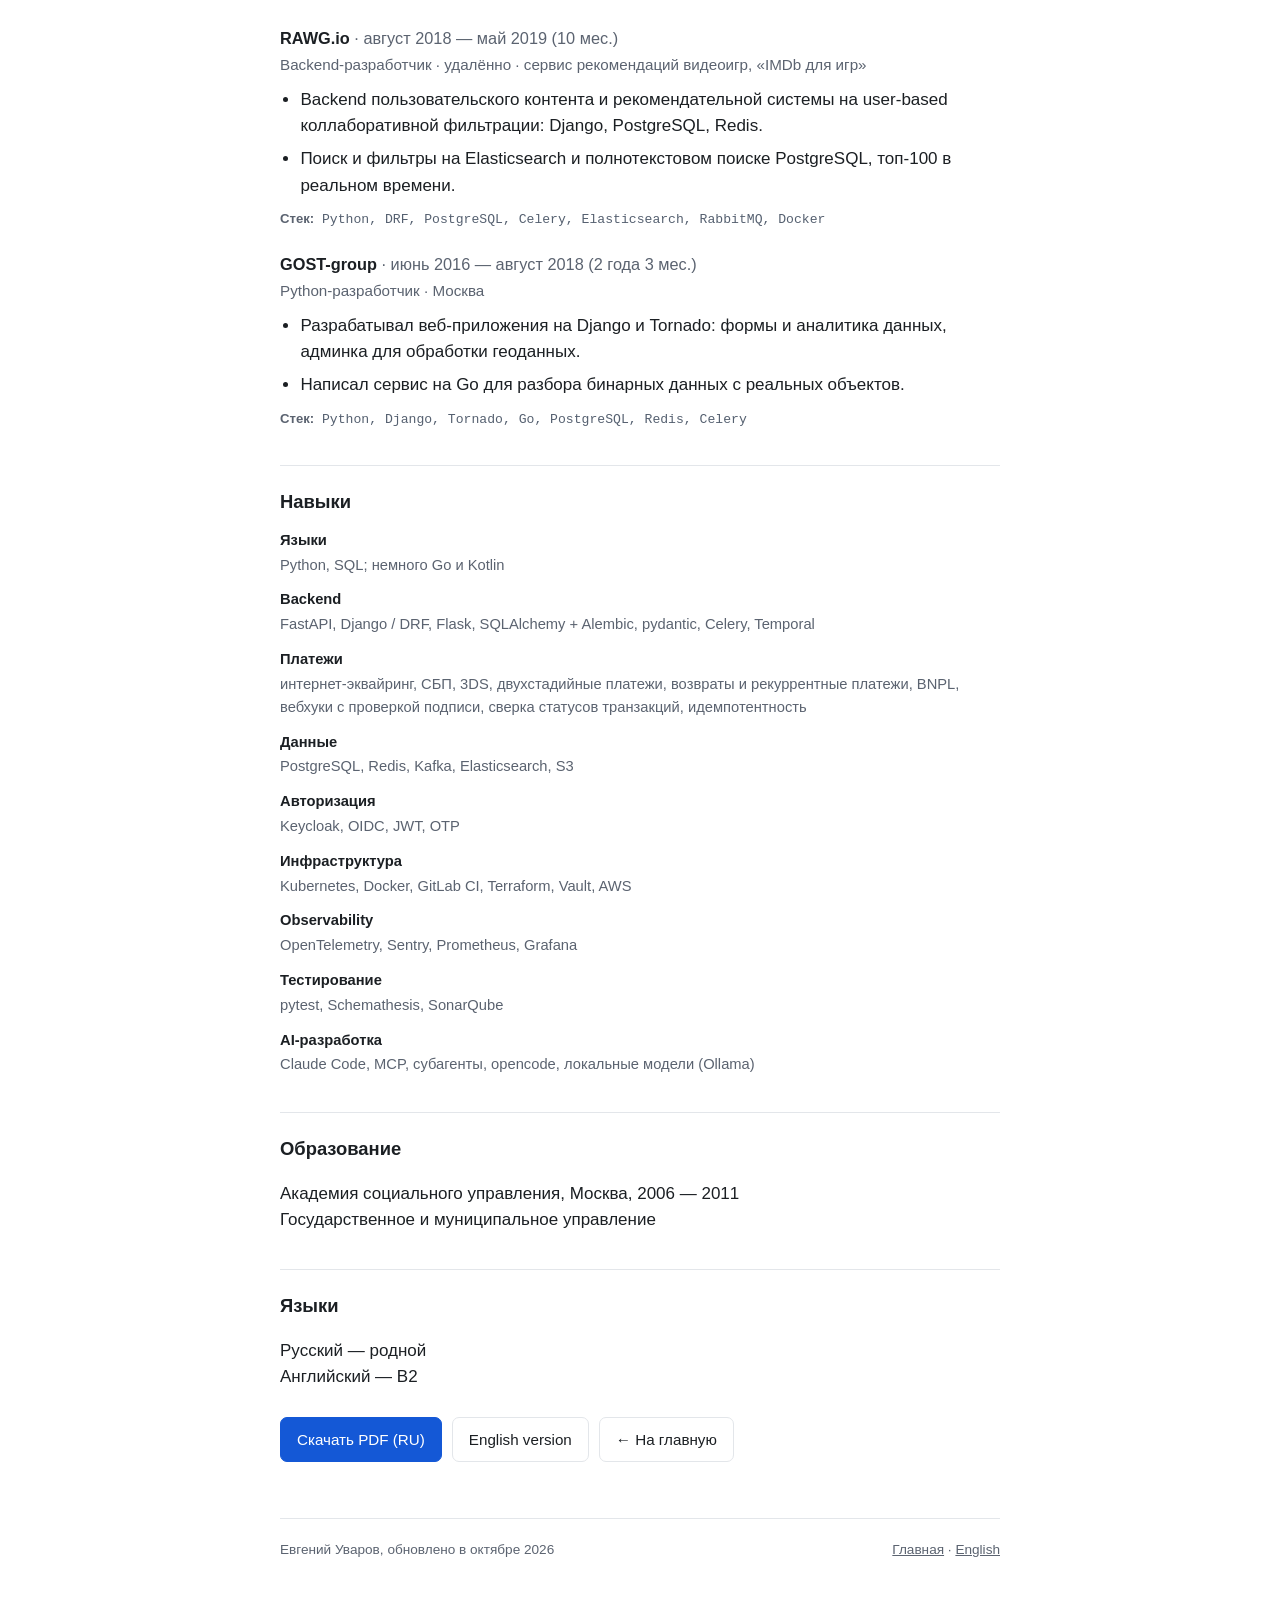
==== commit 8ffdc2f9: "Update cv" ====
--- a/cv/index.html
+++ b/cv/index.html
@@ -46,6 +46,7 @@
   <header class="page-head">
     <h1>Евгений Уваров</h1>
     <p class="role">Senior backend-разработчик · Python</p>
+    <p class="location">Санкт-Петербург · удалённо, гибрид или офис · готов к переезду</p>
   </header>
 
   <nav class="contacts" aria-label="Контакты">
@@ -56,31 +57,29 @@
   </nav>
 
   <main>
-    <p class="lede">Backend-разработчик, пишу на Python с 2016 года, последние четыре года — в платежах и финтехе. Обычно веду сервис от первого коммита до прода и дальше: контракт API, код, деплой, мониторинг, разбор инцидентов.</p>
-    <p class="lede">Важным считаю скучные вещи: идемпотентные миграции, интеграции, которые не ломаются, логи и трейсы, по которым можно разобраться, и выкатки, которых никто не замечает.</p>
+    <p class="lede">Backend-разработчик, 10+ лет коммерческой разработки на Python, последние четыре года — платежи и финтех. Обычно веду сервис от первого коммита до прода и дальше: контракт API, код, деплой, мониторинг, разбор инцидентов.</p>
+    <p class="lede">Важным считаю скучные вещи: идемпотентные миграции, интеграции, которые не ломаются, логи и трейсы, по которым можно разобраться, и деплойменты без последствий для пользователей.</p>
 
     <h2>Опыт работы</h2>
 
     <div class="company-block">
       <h3>Life Pay / Fortis <span class="dates">· июль 2022 — н. в.</span></h3>
-      <p class="role">Backend-разработчик</p>
+      <p class="role">Backend-разработчик · финтех для малого и среднего бизнеса в России: эквайринг, СБП, онлайн-кассы</p>
 
       <h4>Fortis (MENA): self-service мерчантов <span class="dates">· 2024 — н. в.</span></h4>
       <ul class="bullets">
-        <li>В команде self-service онбординга мерчантов на Temporal и Keycloak с первого коммита до релиза в сентябре 2025. Предложил расширять контракт онбординга через JSON Schema в Vault. Сделал token exchange, magic link, вход по OTP и через Google, многоуровневую защиту от брутфорса.</li>
-        <li>Переписал клиент Keycloak на FastAPI с мягким переключением через v2, сделал авторизацию Public API по API-ключам.</li>
-        <li>Спроектировал и написал с нуля шлюз тарифных прав для POS-кассы и проверял его «в тени» на боевом трафике: зеркалирование запросов, расхождения с BFF в Prometheus и Grafana, chaos-тест отказа.</li>
-        <li>Собрал платформу тарифов и подписок от первой сборки в AWS до прода в 2025 году, больше двух лет был основным backend-разработчиком направления. В 2026 году сделал биллинг и аддоны подписок.</li>
-        <li>Написал с нуля файловый сервис и вывел его в прод за 5 месяцев, затем вынес обработку изображений на Kafka с transactional outbox, для KYC добавил сервис загрузки документов.</li>
-        <li>Написал с нуля dashboard-сервис для личного кабинета мерчанта и сервис обогащения тикетов Zendesk. В адаптерах HubSpot и MyFatoorah сделал онбординг мерчанта из сделки и мультиаккаунтность платежей.</li>
-        <li>Выстроил инженерную базу юнита: линтеры, pre-commit, CODEOWNERS и SonarQube примерно на 15 проектах, сквозная трассировка через API и Temporal-воркеры, Sentry environments и Prometheus-метрики для on-call. Для повышения отказоустойчивости сделал Ansible-конфигуратор секретов в Vault для disaster recovery.</li>
-        <li>Проектировал решения на уровне юнита: реестр workflows для всех команд, модель данных KYC. Перед инфраструктурными решениями проверял гипотезы на практике — по результатам сравнения managed-кеша в облаке с самостоятельным решением команда выбрала self-hosted Redis в Kubernetes. Делал PoC управления продуктом на проде через feature-flag-сервисы (Unleash) и CRD для API Gateway.</li>
-        <li>Для части сервисов сам писал спецификации OpenAPI, для остальных — участвовал в ревью и обсуждении решений. Валидировал контракты через Stoplight, а в API-first сервисах, где OpenAPI-документ первичен, покрывал их контрактными тестами на Schemathesis.</li>
+        <li><strong>Self-service онбординг.</strong> Веб-портал, где мерчант регистрируется сам; шаги регистрации оркестрируются в Temporal. Написал значительную часть workflow с компенсациями и идемпотентными повторами, сделал страницу-реестр workflows с JSON-схемами входа и выхода.</li>
+        <li><strong>Авторизация.</strong> Кастомизация Keycloak: вход через token exchange, magic link, OTP и Sign in with Google, многоуровневая защита от брутфорса. Написал сервис-адаптер к Keycloak на FastAPI, сделал авторизацию Public API по API-ключам.</li>
+        <li><strong>Тарифы и подписки.</strong> Разрабатывал платформу тарифов и подписок от первой сборки в AWS до прода в 2025 году, в 2026 году сделал биллинг и аддоны. Спроектировал и написал с нуля шлюз тарифных прав для POS-кассы и проверял его «в тени» на боевом трафике: зеркалирование запросов, расхождения с BFF в Prometheus и Grafana, chaos-тест отказа.</li>
+        <li><strong>Файлы и KYC.</strong> Написал с нуля файловый сервис и вывел его в прод за 5 месяцев: хранение в S3, ресайз и трансформации изображений на лету, фоновая нарезка вариантов, HEIC, WebP и PDF. Спроектировал модель данных KYC и сделал сервис загрузки документов.</li>
+        <li><strong>Кабинет мерчанта.</strong> Написал с нуля dashboard-сервис личного кабинета и сервис обогащения тикетов Zendesk.</li>
+        <li><strong>HubSpot.</strong> Сделал онбординг мерчанта из сделки в CRM и выгрузку в HubSpot метрик использования AI-ассистента и портала. Для платёжных ссылок из сделок доработал адаптер MyFatoorah: несколько аккаунтов с изоляцией по домену.</li>
+        <li><strong>Инженерная база.</strong> Вместе с командой внедрили линтеры, pre-commit, CODEOWNERS и SonarQube примерно на 15 проектах, сквозную трассировку, включая Temporal-воркеры, Sentry environments и Prometheus-метрики для on-call. Сделал Ansible-конфигуратор секретов Vault для disaster recovery. Для части сервисов писал OpenAPI-спецификации, в API-first сервисах покрывал контракты тестами на Schemathesis.</li>
       </ul>
 
       <h4>AI в разработке <span class="dates">· 2025 — н. в.</span></h4>
       <ul class="bullets">
-        <li>Сделал Telegram-интерфейс к AI-ассистенту мерчанта от ADR (OIDC через Keycloak, SSE-стриминг) до релиза, затем перенёс ассистента на отдельный инфраструктурный контур с другими требованиями к размещению данных.</li>
+        <li>Сделал для AI-ассистента мерчанта Telegram-интерфейс (OIDC через Keycloak, сессии в Redis, SSE-стриминг) и слой данных за инструментом LLM: слой выбирает источник и отдаёт данные в едином формате. При переносе ассистента на отдельный контур с другими требованиями к размещению данных подключил новые BFF и доработал инфраструктуру.</li>
         <li>Исследовал AI-ревью MR: завёл тестовый MR с намеренными ошибками и сравнил на нём qodo, kodus и свой прототип на локальных моделях. Платные агенты пропускали ошибки и давали разный результат от прогона к прогону, поэтому предложил связку статанализа и параллельной проверки кусков diff.</li>
         <li>Около года разрабатываю с Claude Code, до этого — Cursor. Перевёл свой сетап на провайдер-агностичный: правила, навыки, MCP и права живут в одном источнике (AGENTS.md), из которого генератор с тестами собирает конфиги для Claude Code и opencode. Замерил расход токенов по 17 сессиям и перестроил работу: чтение кода в субагентах, хуки передачи дел между сессиями, свой учёт расхода.</li>
       </ul>
@@ -89,9 +88,16 @@
       <ul class="bullets">
         <li>Около 2,5 лет вёл систему платёжных ссылок и Telegram-бот СБП как первый автор: API v1 и v2, клиентская библиотека, мультитенантность, админка, метрики, поддержка, квартальные задачи направления.</li>
         <li>Написал с нуля сервис, который ретранслирует карточные транзакции в единый личный кабинет через Kafka: от схем сообщений до прода, с DLQ.</li>
-        <li>Спланировал и провёл миграцию бэк-офиса с Python 2 на Python 3 и актуальный Django, включая перевод миграций с SQL на Alembic, а затем на Django-миграции.</li>
-        <li>Создал сервис платёжных шлюзов и сделал в нём интеграции Yandex Split (BNPL) и MyFatoorah: возвраты, проверка подписи вебхуков, мультивалютность, рекуррентные платежи.</li>
+        <li>Спланировал и провёл миграцию бэк-офиса с Python 2 и PHP на Python 3 и актуальный Django, включая перевод миграций с SQL на Alembic, а затем на Django-миграции.</li>
+        <li>В сервисе платёжных шлюзов сделал интеграцию Yandex Split (BNPL), а для подготовки выхода на рынок MENA — первую интеграцию MyFatoorah: возвраты, проверка подписи вебхуков, мультивалютность, рекуррентные платежи.</li>
+        <li>В платёжном ядре сделал обработку двухстадийных платежей (холд, подтверждение, отмена) и запрет повторной оплаты уже оплаченного заказа, в бэк-офисе — проверку статусов транзакций и их выравнивание при расхождениях сверки.</li>
         <li>Нашёл причины и исправил: зависание 3DS, ложные уведомления об оплате, дубли заказов из-за превью-ботов мессенджеров.</li>
+      </ul>
+
+      <h4>Команда и процессы</h4>
+      <ul class="bullets">
+        <li>Проводил технические интервью при найме.</li>
+        <li>Периодически брал на себя часть задач руководителя: планирование спринтов, релизы, ведение проектов.</li>
       </ul>
 
       <p class="stack"><b>Стек:</b> Python, FastAPI, Flask, Django, SQLAlchemy, Temporal, Keycloak, PostgreSQL, Redis, Kafka, S3, Kubernetes (EKS), GitLab CI, Vault, OpenTelemetry, Sentry, Prometheus, Grafana</p>
@@ -102,10 +108,10 @@
       <p class="role">Senior software engineer · Санкт-Петербург</p>
       <ul class="bullets">
         <li>Разработал и запустил с нуля портал поиска и метаданных для заказчика: REST API на Django и FastAPI, поиск на Elasticsearch.</li>
-        <li>Сделал микросервисы на AWS: ECS, Lambda, SQS, S3.</li>
-        <li>Разрабатывал и поддерживал ETL-пайплайны на AWS Glue, S3 и PySpark.</li>
-        <li>Вёл backend-часть всех фич проекта, выпустил больше 10 эпиков и пользовательских историй.</li>
+        <li>Сделал микросервисы на AWS (ECS, Lambda, SQS, S3) и ETL-пайплайны на AWS Glue и PySpark.</li>
+        <li>Вёл backend-часть всех фич проекта.</li>
         <li>Внедрил в команде юнит-тесты и проверку стиля кода (pytest, flake8), ускорил сборку и деплой. Инфраструктура — на Terraform.</li>
+        <li>Занимался менторингом и обучением стажёров и junior-разработчиков.</li>
       </ul>
       <p class="stack"><b>Стек:</b> Python, Django, FastAPI, SQLAlchemy, PySpark, PostgreSQL, Elasticsearch, AWS (ECS, Lambda, SQS, S3, Glue, Athena), Terraform</p>
     </div>
@@ -128,36 +134,32 @@
       <h3>RAWG.io <span class="dates">· август 2018 — май 2019 (10 мес.)</span></h3>
       <p class="role">Backend-разработчик · удалённо · сервис рекомендаций видеоигр, «IMDb для игр»</p>
       <ul class="bullets">
-        <li>Сделал backend пользовательского контента: Django, PostgreSQL, Redis.</li>
-        <li>Улучшил поиск и фильтры на сайте: Elasticsearch и полнотекстовый поиск PostgreSQL.</li>
-        <li>Реализовал топ-100 в реальном времени.</li>
-        <li>Отвечал за backend рекомендательной системы на user-based коллаборативной фильтрации.</li>
-        <li class="print-trim">Сделал пакетные операции в интерфейсе, например карусель оценок.</li>
+        <li>Backend пользовательского контента и рекомендательной системы на user-based коллаборативной фильтрации: Django, PostgreSQL, Redis.</li>
+        <li>Поиск и фильтры на Elasticsearch и полнотекстовом поиске PostgreSQL, топ-100 в реальном времени.</li>
       </ul>
-      <p class="stack"><b>Стек:</b> Python, Django REST Framework, PostgreSQL, Celery, Elasticsearch, RabbitMQ, memcached, Docker, Ansible, Jenkins</p>
+      <p class="stack"><b>Стек:</b> Python, DRF, PostgreSQL, Celery, Elasticsearch, RabbitMQ, Docker</p>
     </div>
 
     <div class="company-block compact">
       <h3>GOST-group <span class="dates">· июнь 2016 — август 2018 (2 года 3 мес.)</span></h3>
       <p class="role">Python-разработчик · Москва</p>
       <ul class="bullets">
-        <li>Разрабатывал веб-приложение с формами и аналитикой данных на Django и Jinja.</li>
-        <li class="print-trim">Рефакторил legacy-код того же проекта.</li>
-        <li>Сделал админ-панель в стиле Django Admin для проекта на Tornado, который обрабатывал и анализировал геоданные.</li>
+        <li>Разрабатывал веб-приложения на Django и Tornado: формы и аналитика данных, админка для обработки геоданных.</li>
         <li>Написал сервис на Go для разбора бинарных данных с реальных объектов.</li>
       </ul>
-      <p class="stack"><b>Стек:</b> Python 2.7 / 3, Django, Tornado, Go, PostgreSQL, Redis, Celery, SQLAlchemy, Ansible</p>
+      <p class="stack"><b>Стек:</b> Python, Django, Tornado, Go, PostgreSQL, Redis, Celery</p>
     </div>
 
     <h2>Навыки</h2>
     <dl class="skills">
       <dt>Языки</dt><dd>Python, SQL; немного Go и Kotlin</dd>
       <dt>Backend</dt><dd>FastAPI, Django / DRF, Flask, SQLAlchemy + Alembic, pydantic, Celery, Temporal</dd>
+      <dt>Платежи</dt><dd>интернет-эквайринг, СБП, 3DS, двухстадийные платежи, возвраты и рекуррентные платежи, BNPL, вебхуки с проверкой подписи, сверка статусов транзакций, идемпотентность</dd>
       <dt>Данные</dt><dd>PostgreSQL, Redis, Kafka, Elasticsearch, S3</dd>
       <dt>Авторизация</dt><dd>Keycloak, OIDC, JWT, OTP</dd>
       <dt>Инфраструктура</dt><dd>Kubernetes, Docker, GitLab CI, Terraform, Vault, AWS</dd>
       <dt>Observability</dt><dd>OpenTelemetry, Sentry, Prometheus, Grafana</dd>
-      <dt>Тестирование</dt><dd>pytest, Schemathesis, Stoplight, SonarQube</dd>
+      <dt>Тестирование</dt><dd>pytest, Schemathesis, SonarQube</dd>
       <dt>AI-разработка</dt><dd>Claude Code, MCP, субагенты, opencode, локальные модели (Ollama)</dd>
     </dl>
 
--- a/assets/style.css
+++ b/assets/style.css
@@ -57,6 +57,14 @@
   font-size: 1.05rem;
 }
 
+header.page-head p.role:has(+ p.location) { margin-bottom: 2px; }
+
+header.page-head p.location {
+  margin: 0 0 18px;
+  color: var(--muted);
+  font-size: 0.95rem;
+}
+
 nav.contacts {
   display: flex;
   flex-wrap: wrap;
@@ -263,5 +271,5 @@
   dl.skills dt, dl.skills dd { font-size: 9.5pt; }
 
   a { color: #000; text-decoration: none; }
-  header.page-head p.role { color: #333; }
-}
+  header.page-head p.role, header.page-head p.location { color: #333; }
+}
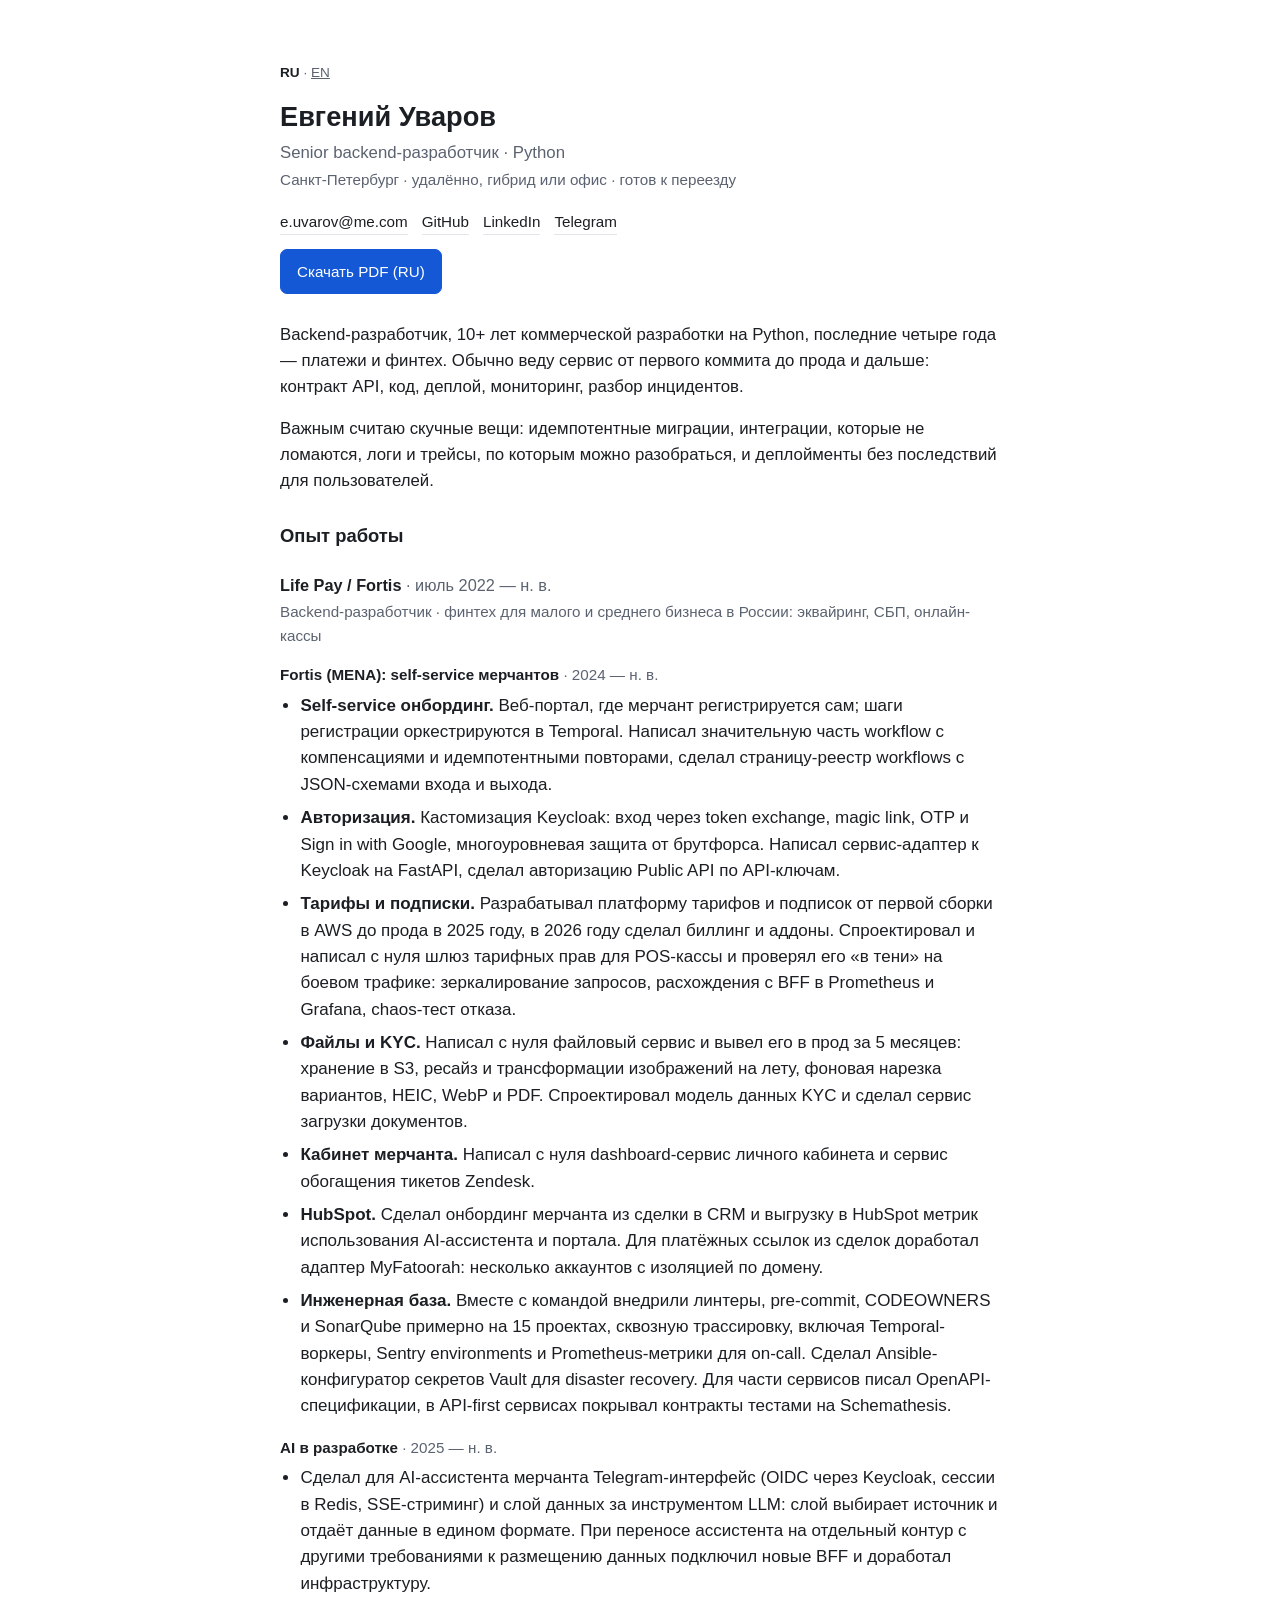
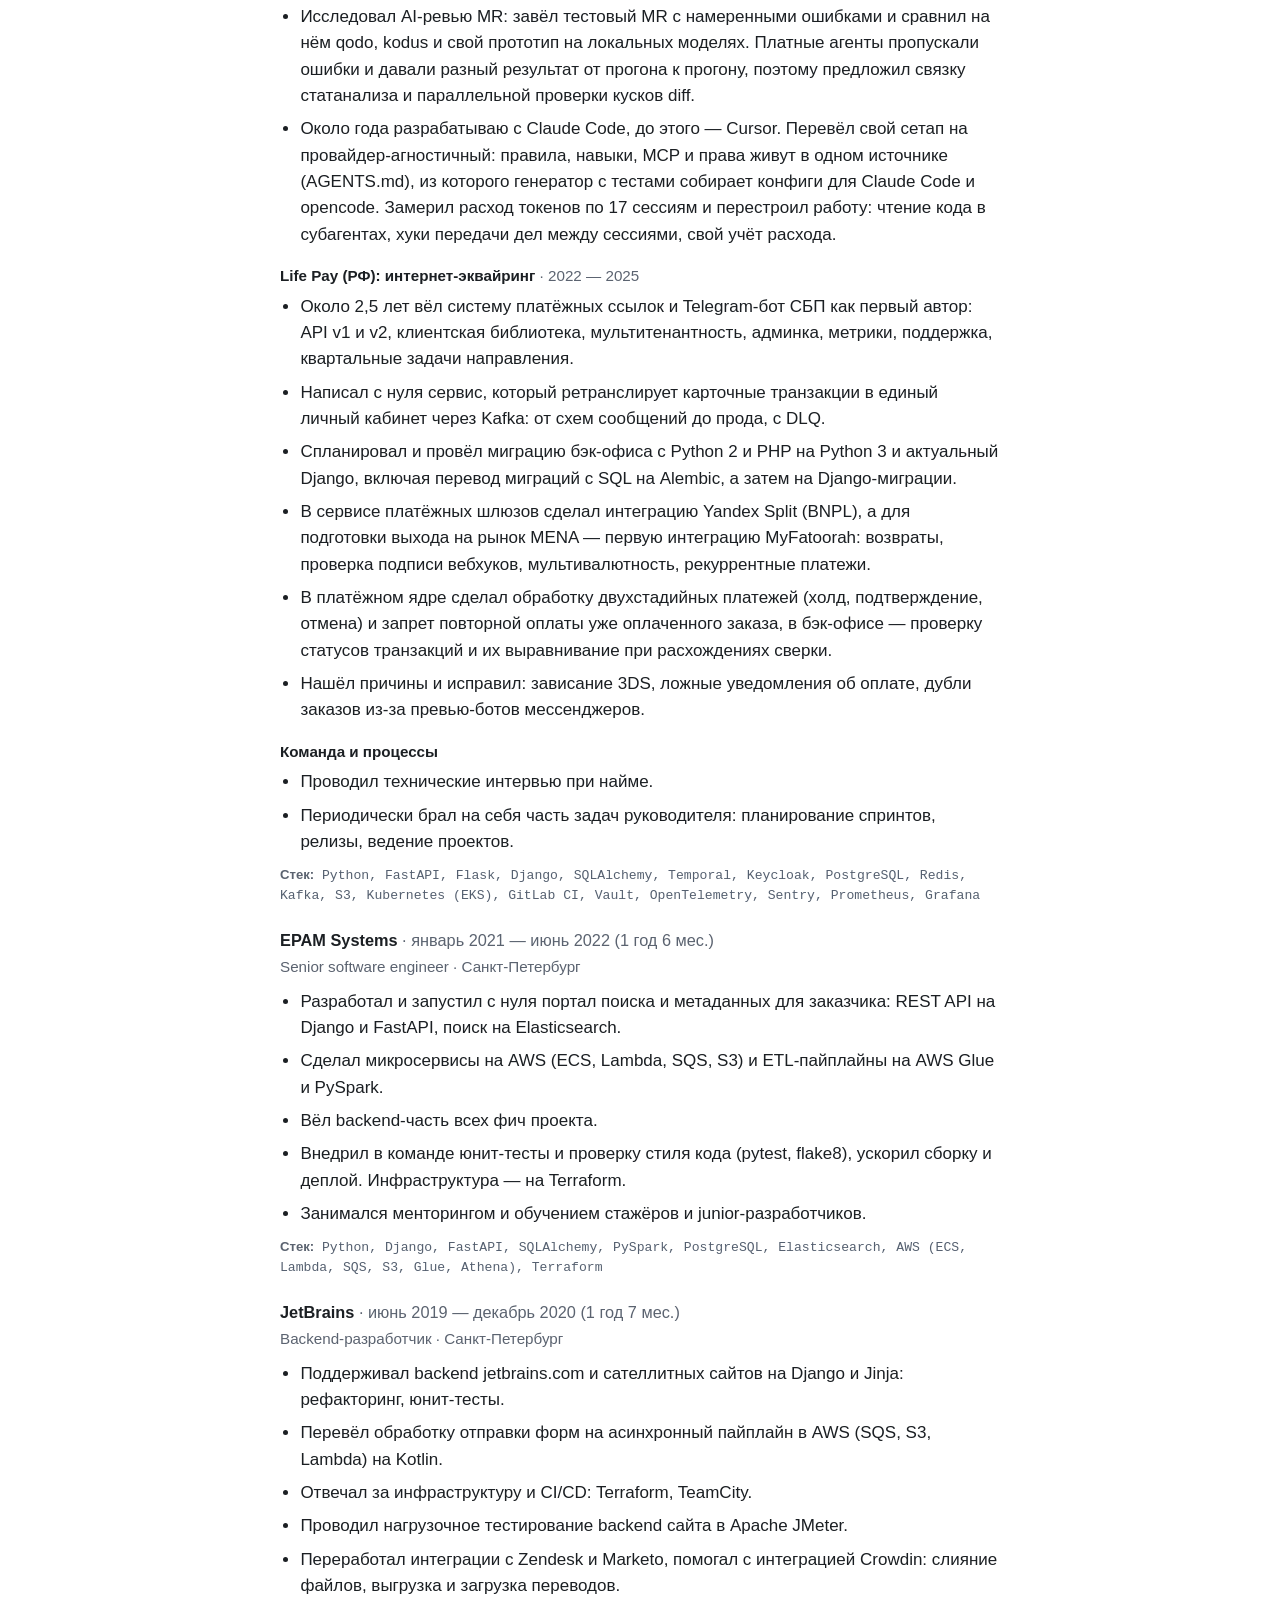
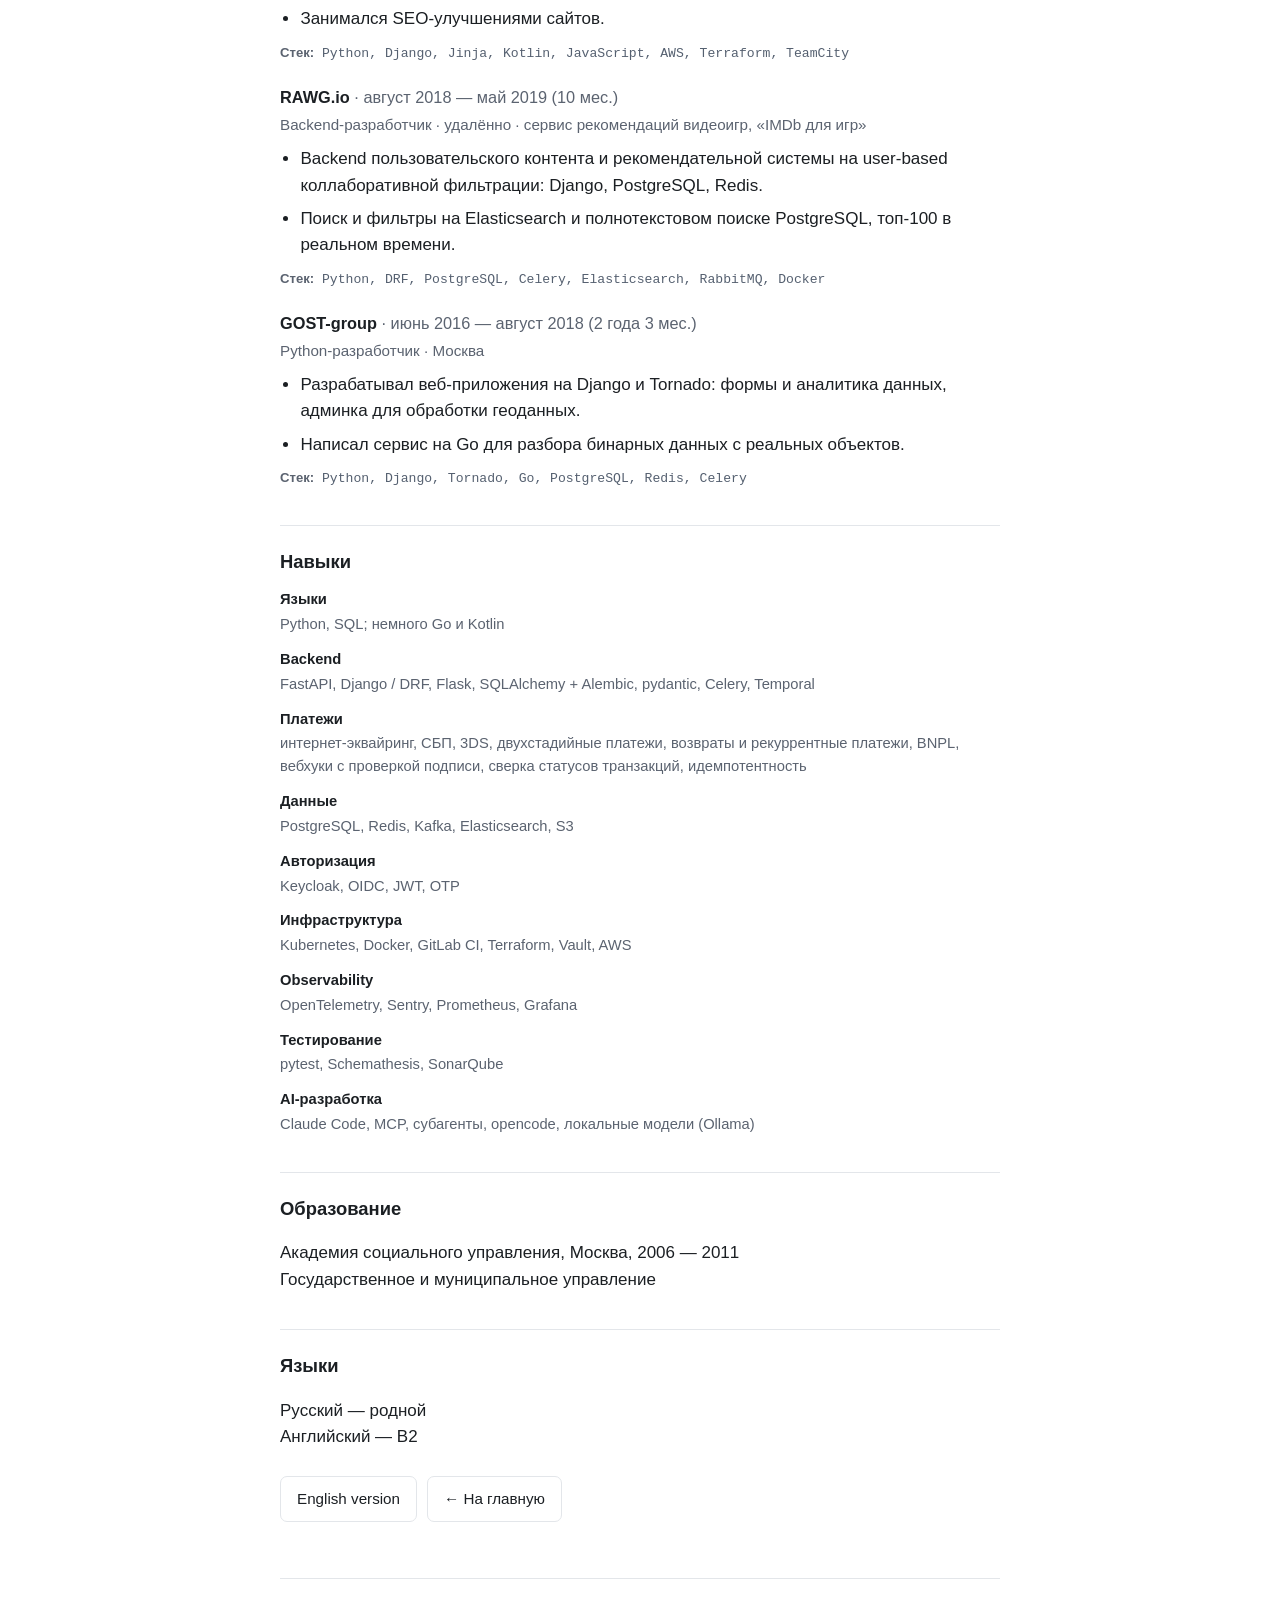
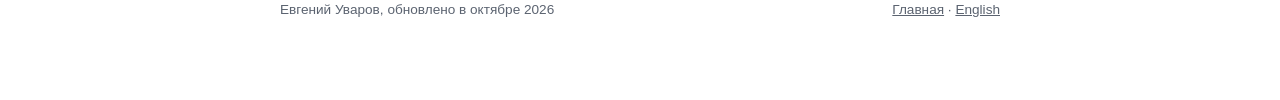
==== commit bb25406e: "Move PDF download button to the top of CV pages Co-Authored-By: Claude Opus 5.5 <noreply@anthropic.c" ====
--- a/cv/index.html
+++ b/cv/index.html
@@ -37,6 +37,8 @@
   ]
 }
 </script>
+<script>window.va = window.va || function () { (window.vaq = window.vaq || []).push(arguments); };</script>
+<script defer src="/_vercel/insights/script.js"></script>
 </head>
 <body>
 <div class="wrap">
@@ -55,6 +57,10 @@
     <a href="https://www.linkedin.com/in/eugene-uvarov-30409029/">LinkedIn</a>
     <a href="https://t.me/evgenii_uvarov_dev">Telegram</a>
   </nav>
+
+  <div class="cta-row cta-top">
+    <a class="btn primary" href="/docs/Uvarov_CV_ru.pdf">Скачать PDF (RU)</a>
+  </div>
 
   <main>
     <p class="lede">Backend-разработчик, 10+ лет коммерческой разработки на Python, последние четыре года — платежи и финтех. Обычно веду сервис от первого коммита до прода и дальше: контракт API, код, деплой, мониторинг, разбор инцидентов.</p>
@@ -170,7 +176,6 @@
     <p>Русский — родной<br>Английский — B2</p>
 
     <div class="cta-row">
-      <a class="btn primary" href="/docs/Uvarov_CV_ru.pdf">Скачать PDF (RU)</a>
       <a class="btn" href="/en/cv/">English version</a>
       <a class="btn" href="/">← На главную</a>
     </div>
--- a/assets/style.css
+++ b/assets/style.css
@@ -189,6 +189,8 @@
   margin: 26px 0 8px;
 }
 
+.cta-row.cta-top { margin: -14px 0 28px; }
+
 .btn {
   display: inline-block;
   padding: 10px 16px;
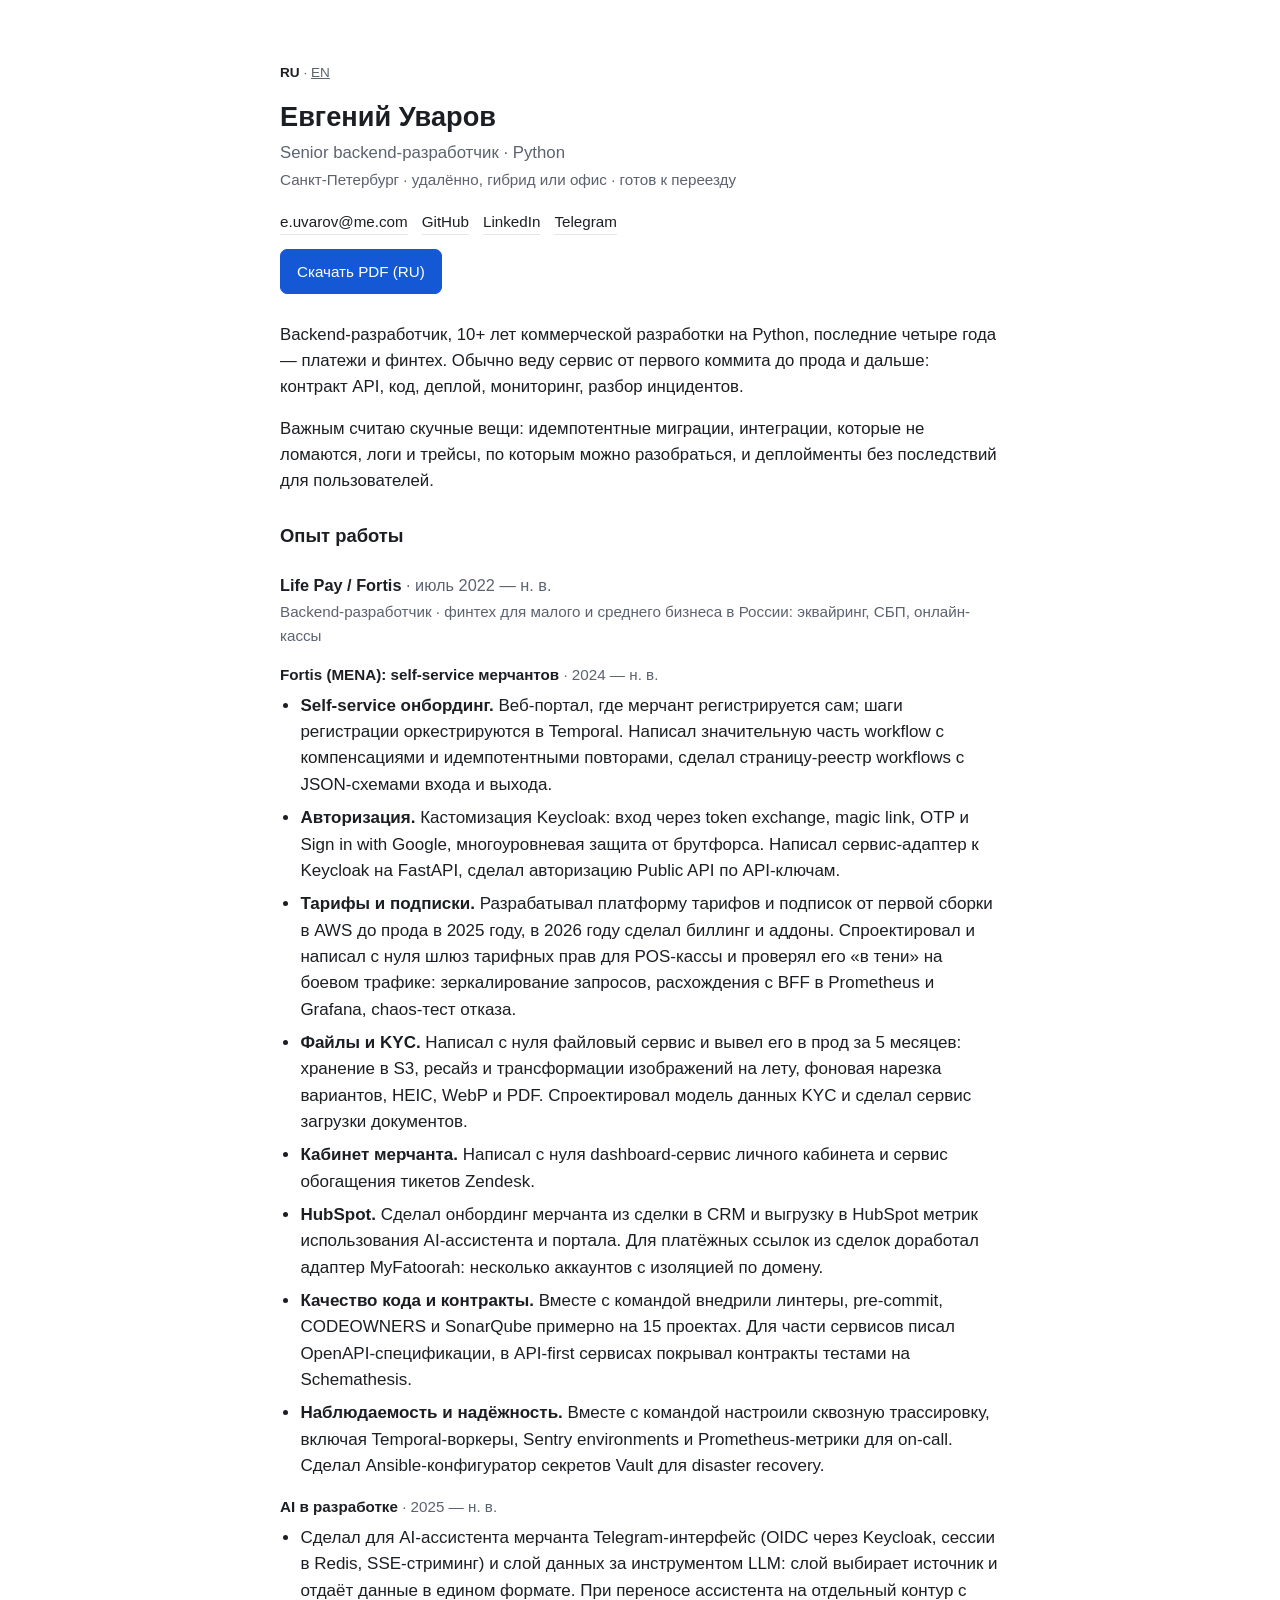
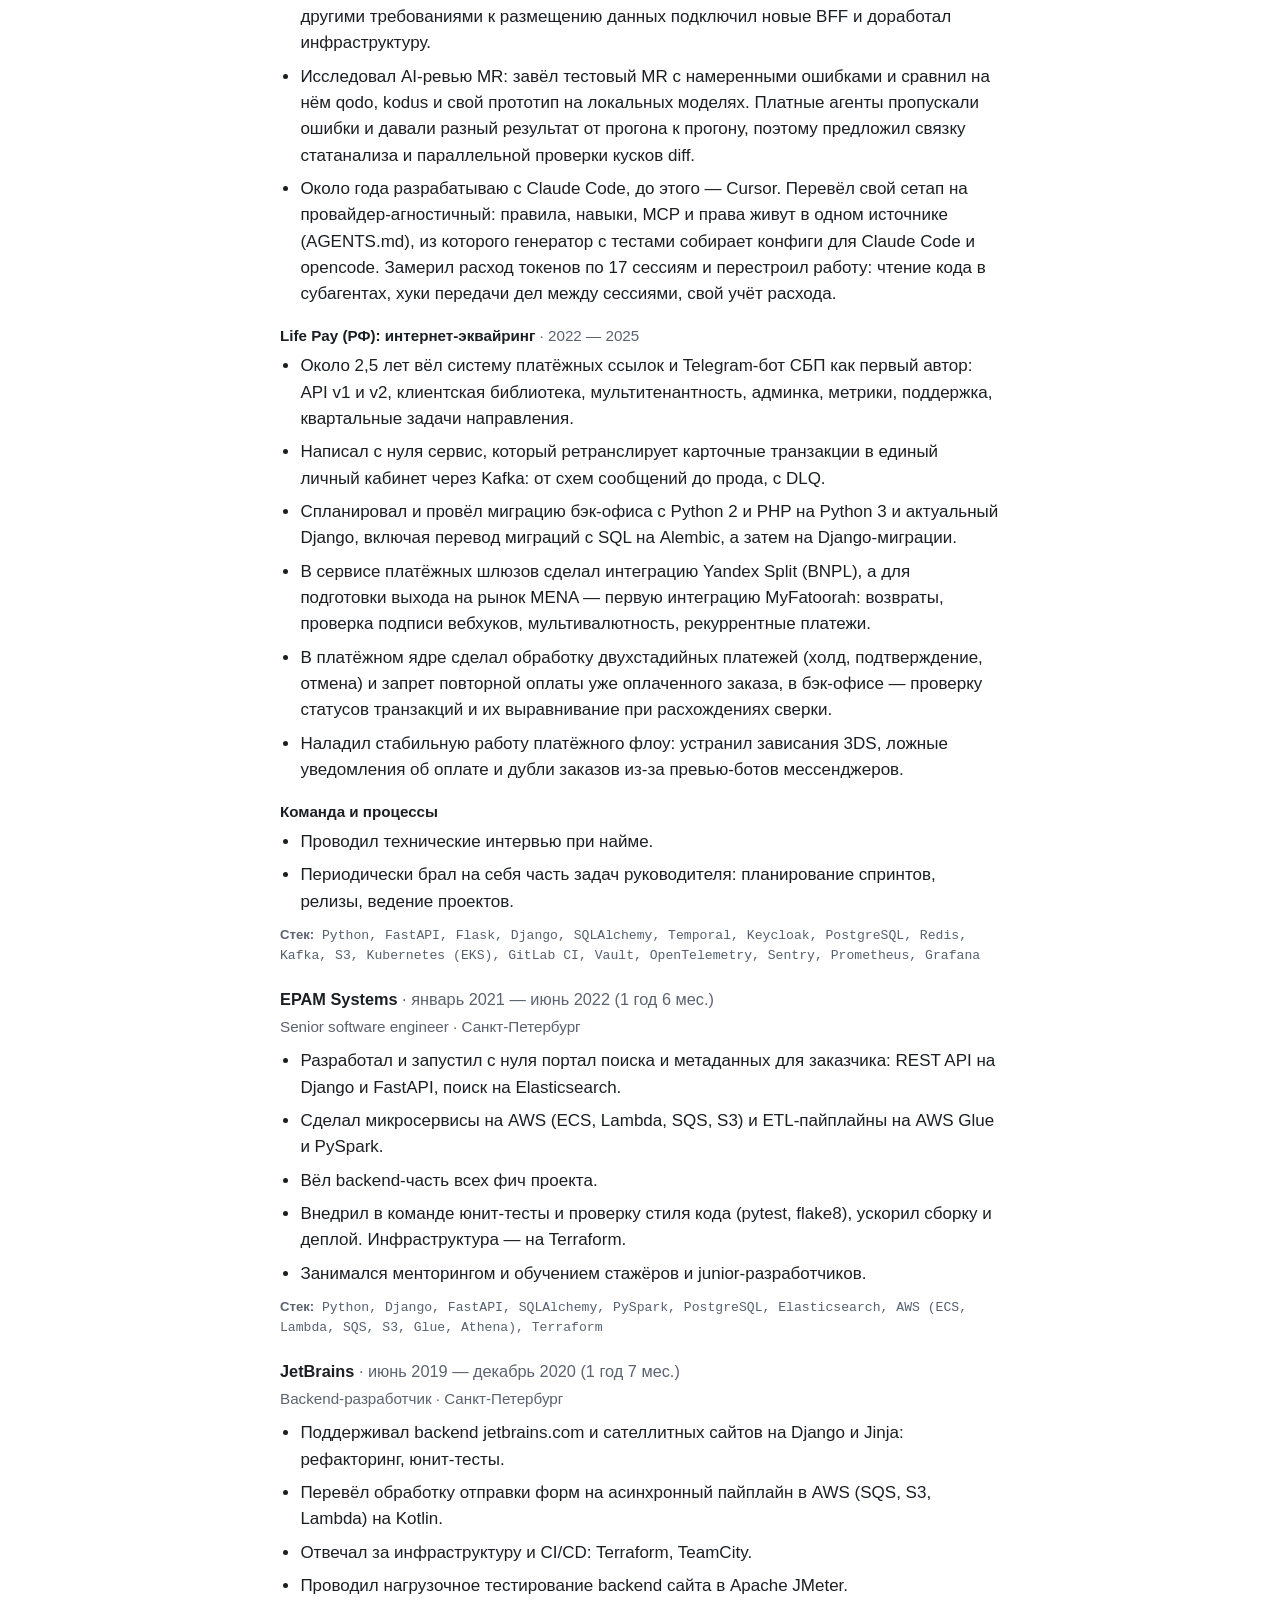
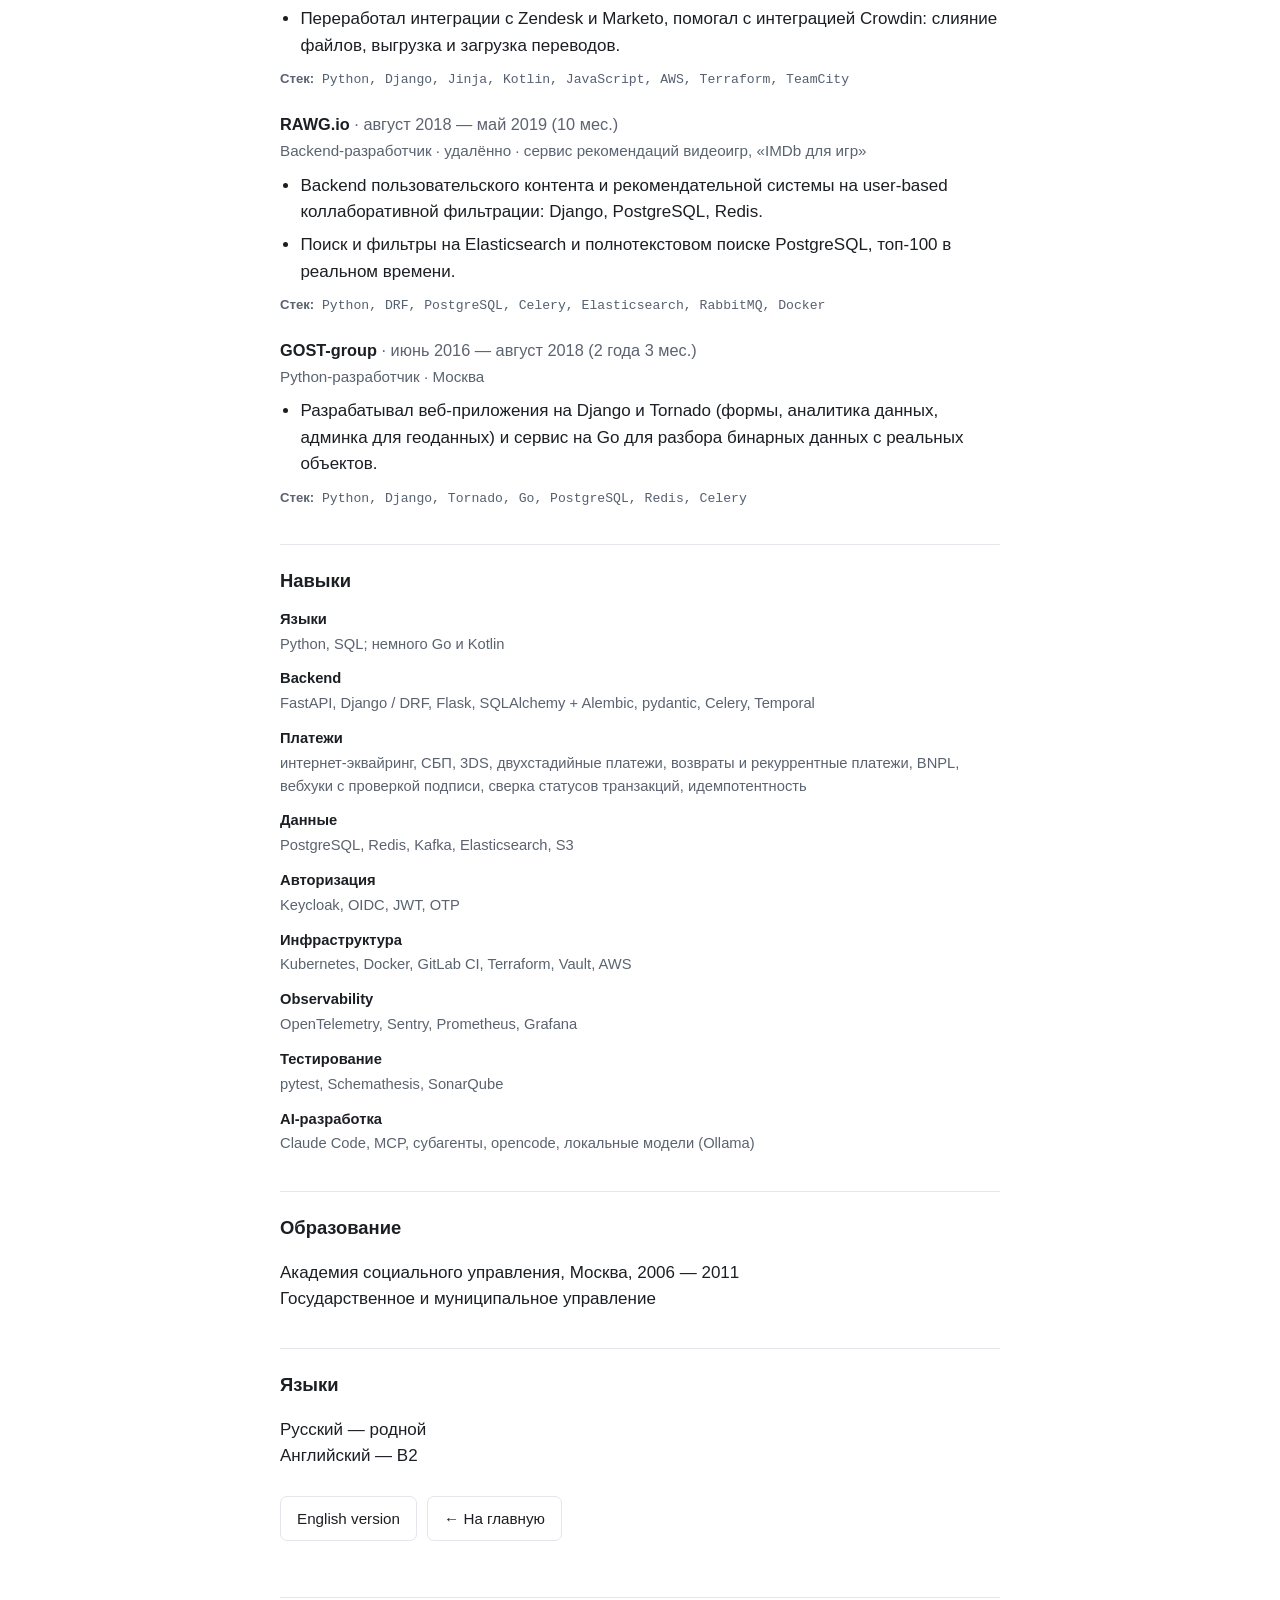
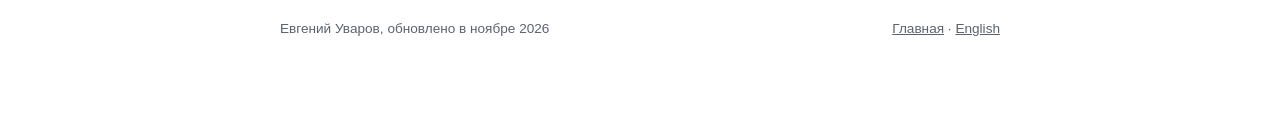
==== commit cdf654d1: "Fix canonical domain, add SEO/AI metadata, tighten CV copy - Point canonical, og:url, hreflang, site" ====
--- a/cv/index.html
+++ b/cv/index.html
@@ -3,37 +3,94 @@
 <head>
 <meta charset="utf-8">
 <meta name="viewport" content="width=device-width, initial-scale=1">
-<title>Евгений Уваров — CV, Senior backend-разработчик (Python)</title>
+<title>Евгений Уваров — CV: Senior Python backend, платежи и финтех</title>
 <meta name="description" content="Полное резюме Евгения Уварова: опыт в Life Pay / Fortis, EPAM, JetBrains, RAWG.io, GOST-group. Python, FastAPI, Django, PostgreSQL, Kafka, Kubernetes, Temporal, Keycloak.">
-<link rel="canonical" href="https://iamthen0ise.github.io/cv/">
-<link rel="alternate" hreflang="ru" href="https://iamthen0ise.github.io/cv/">
-<link rel="alternate" hreflang="en" href="https://iamthen0ise.github.io/en/cv/">
-<link rel="alternate" hreflang="x-default" href="https://iamthen0ise.github.io/cv/">
+<link rel="canonical" href="https://euvarov.me/cv/">
+<link rel="alternate" hreflang="ru" href="https://euvarov.me/cv/">
+<link rel="alternate" hreflang="en" href="https://euvarov.me/en/cv/">
+<link rel="alternate" hreflang="x-default" href="https://euvarov.me/cv/">
 <meta property="og:type" content="profile">
-<meta property="og:title" content="Евгений Уваров — CV">
-<meta property="og:url" content="https://iamthen0ise.github.io/cv/">
-<meta name="twitter:card" content="summary">
+<meta property="og:title" content="Евгений Уваров — CV: Senior Python backend, платежи и финтех">
+<meta property="og:description" content="Опыт в Life Pay / Fortis, EPAM, JetBrains, RAWG.io, GOST-group. Python, FastAPI, Django, PostgreSQL, Kafka, Kubernetes, Temporal, Keycloak.">
+<meta property="og:url" content="https://euvarov.me/cv/">
+<meta property="og:locale" content="ru_RU">
+<meta property="og:image" content="https://euvarov.me/assets/og-ru.png">
+<meta property="og:image:width" content="1200">
+<meta property="og:image:height" content="630">
+<meta property="og:image:alt" content="Евгений Уваров — Senior backend-разработчик (Python), платежи и финтех">
+<meta name="twitter:card" content="summary_large_image">
+<meta name="twitter:image" content="https://euvarov.me/assets/og-ru.png">
+<meta name="author" content="Евгений Уваров">
+<meta name="robots" content="index, follow, max-image-preview:large, max-snippet:-1">
+<link rel="icon" href="/favicon.ico" sizes="48x48">
+<link rel="icon" href="/favicon.svg" type="image/svg+xml">
+<link rel="apple-touch-icon" href="/apple-touch-icon.png">
+<link rel="me" href="https://github.com/iamthen0ise">
+<link rel="me" href="https://www.linkedin.com/in/eugene-uvarov-30409029/">
 <link rel="stylesheet" href="../assets/style.css">
 <script type="application/ld+json">
 {
   "@context": "https://schema.org",
-  "@type": "Person",
-  "name": "Evgenii Uvarov",
-  "alternateName": "Евгений Уваров",
-  "jobTitle": "Senior Backend Developer (Python)",
-  "email": "mailto:e.uvarov@me.com",
-  "url": "https://iamthen0ise.github.io/",
-  "sameAs": [
-    "https://github.com/iamthen0ise",
-    "https://www.linkedin.com/in/eugene-uvarov-30409029/",
-    "https://t.me/evgenii_uvarov_dev"
-  ],
-  "worksFor": { "@type": "Organization", "name": "Life Pay / Fortis" },
-  "alumniOf": [
-    { "@type": "Organization", "name": "EPAM Systems" },
-    { "@type": "Organization", "name": "JetBrains" },
-    { "@type": "Organization", "name": "RAWG.io" },
-    { "@type": "Organization", "name": "GOST-group" }
+  "@graph": [
+    {
+      "@type": "ProfilePage",
+      "@id": "https://euvarov.me/cv/#profilepage",
+      "url": "https://euvarov.me/cv/",
+      "name": "Евгений Уваров — CV: Senior Python backend, платежи и финтех",
+      "inLanguage": "ru",
+      "dateModified": "2026-11-01",
+      "mainEntity": {
+        "@id": "https://euvarov.me/#person"
+      }
+    },
+    {
+      "@type": "Person",
+      "@id": "https://euvarov.me/#person",
+      "name": "Евгений Уваров",
+      "alternateName": [
+        "Evgenii Uvarov",
+        "Eugene Uvarov"
+      ],
+      "url": "https://euvarov.me/",
+      "jobTitle": "Senior backend-разработчик (Python)",
+      "description": "Senior backend-разработчик на Python, 10+ лет коммерческой разработки, последние 4 года — платежи и финтех (Life Pay / Fortis). Санкт-Петербург.",
+      "email": "mailto:e.uvarov@me.com",
+      "address": {
+        "@type": "PostalAddress",
+        "addressLocality": "Санкт-Петербург",
+        "addressCountry": "RU"
+      },
+      "worksFor": {
+        "@type": "Organization",
+        "name": "Life Pay / Fortis"
+      },
+      "alumniOf": {
+        "@type": "EducationalOrganization",
+        "name": "Академия социального управления"
+      },
+      "knowsAbout": [
+        "Python",
+        "FastAPI",
+        "Django",
+        "PostgreSQL",
+        "Kafka",
+        "Kubernetes",
+        "Keycloak",
+        "Temporal",
+        "Payment processing",
+        "Online acquiring",
+        "Fintech"
+      ],
+      "knowsLanguage": [
+        "ru",
+        "en"
+      ],
+      "sameAs": [
+        "https://github.com/iamthen0ise",
+        "https://www.linkedin.com/in/eugene-uvarov-30409029/",
+        "https://t.me/evgenii_uvarov_dev"
+      ]
+    }
   ]
 }
 </script>
@@ -80,7 +137,8 @@
         <li><strong>Файлы и KYC.</strong> Написал с нуля файловый сервис и вывел его в прод за 5 месяцев: хранение в S3, ресайз и трансформации изображений на лету, фоновая нарезка вариантов, HEIC, WebP и PDF. Спроектировал модель данных KYC и сделал сервис загрузки документов.</li>
         <li><strong>Кабинет мерчанта.</strong> Написал с нуля dashboard-сервис личного кабинета и сервис обогащения тикетов Zendesk.</li>
         <li><strong>HubSpot.</strong> Сделал онбординг мерчанта из сделки в CRM и выгрузку в HubSpot метрик использования AI-ассистента и портала. Для платёжных ссылок из сделок доработал адаптер MyFatoorah: несколько аккаунтов с изоляцией по домену.</li>
-        <li><strong>Инженерная база.</strong> Вместе с командой внедрили линтеры, pre-commit, CODEOWNERS и SonarQube примерно на 15 проектах, сквозную трассировку, включая Temporal-воркеры, Sentry environments и Prometheus-метрики для on-call. Сделал Ansible-конфигуратор секретов Vault для disaster recovery. Для части сервисов писал OpenAPI-спецификации, в API-first сервисах покрывал контракты тестами на Schemathesis.</li>
+        <li><strong>Качество кода и контракты.</strong> Вместе с командой внедрили линтеры, pre-commit, CODEOWNERS и SonarQube примерно на 15 проектах. Для части сервисов писал OpenAPI-спецификации, в API-first сервисах покрывал контракты тестами на Schemathesis.</li>
+        <li><strong>Наблюдаемость и надёжность.</strong> Вместе с командой настроили сквозную трассировку, включая Temporal-воркеры, Sentry environments и Prometheus-метрики для on-call. Сделал Ansible-конфигуратор секретов Vault для disaster recovery.</li>
       </ul>
 
       <h4>AI в разработке <span class="dates">· 2025 — н. в.</span></h4>
@@ -97,7 +155,7 @@
         <li>Спланировал и провёл миграцию бэк-офиса с Python 2 и PHP на Python 3 и актуальный Django, включая перевод миграций с SQL на Alembic, а затем на Django-миграции.</li>
         <li>В сервисе платёжных шлюзов сделал интеграцию Yandex Split (BNPL), а для подготовки выхода на рынок MENA — первую интеграцию MyFatoorah: возвраты, проверка подписи вебхуков, мультивалютность, рекуррентные платежи.</li>
         <li>В платёжном ядре сделал обработку двухстадийных платежей (холд, подтверждение, отмена) и запрет повторной оплаты уже оплаченного заказа, в бэк-офисе — проверку статусов транзакций и их выравнивание при расхождениях сверки.</li>
-        <li>Нашёл причины и исправил: зависание 3DS, ложные уведомления об оплате, дубли заказов из-за превью-ботов мессенджеров.</li>
+        <li>Наладил стабильную работу платёжного флоу: устранил зависания 3DS, ложные уведомления об оплате и дубли заказов из-за превью-ботов мессенджеров.</li>
       </ul>
 
       <h4>Команда и процессы</h4>
@@ -131,7 +189,6 @@
         <li>Отвечал за инфраструктуру и CI/CD: Terraform, TeamCity.</li>
         <li>Проводил нагрузочное тестирование backend сайта в Apache JMeter.</li>
         <li>Переработал интеграции с Zendesk и Marketo, помогал с интеграцией Crowdin: слияние файлов, выгрузка и загрузка переводов.</li>
-        <li class="print-trim">Занимался SEO-улучшениями сайтов.</li>
       </ul>
       <p class="stack"><b>Стек:</b> Python, Django, Jinja, Kotlin, JavaScript, AWS, Terraform, TeamCity</p>
     </div>
@@ -150,8 +207,7 @@
       <h3>GOST-group <span class="dates">· июнь 2016 — август 2018 (2 года 3 мес.)</span></h3>
       <p class="role">Python-разработчик · Москва</p>
       <ul class="bullets">
-        <li>Разрабатывал веб-приложения на Django и Tornado: формы и аналитика данных, админка для обработки геоданных.</li>
-        <li>Написал сервис на Go для разбора бинарных данных с реальных объектов.</li>
+        <li>Разрабатывал веб-приложения на Django и Tornado (формы, аналитика данных, админка для геоданных) и сервис на Go для разбора бинарных данных с реальных объектов.</li>
       </ul>
       <p class="stack"><b>Стек:</b> Python, Django, Tornado, Go, PostgreSQL, Redis, Celery</p>
     </div>
@@ -182,7 +238,7 @@
   </main>
 
   <footer class="page-foot">
-    <span>Евгений Уваров, обновлено в октябре 2026</span>
+    <span>Евгений Уваров, обновлено в <time class="updated" datetime="2026-11">ноябре 2026</time></span>
     <nav><a href="/">Главная</a> · <a href="/en/cv/">English</a></nav>
   </footer>
 
